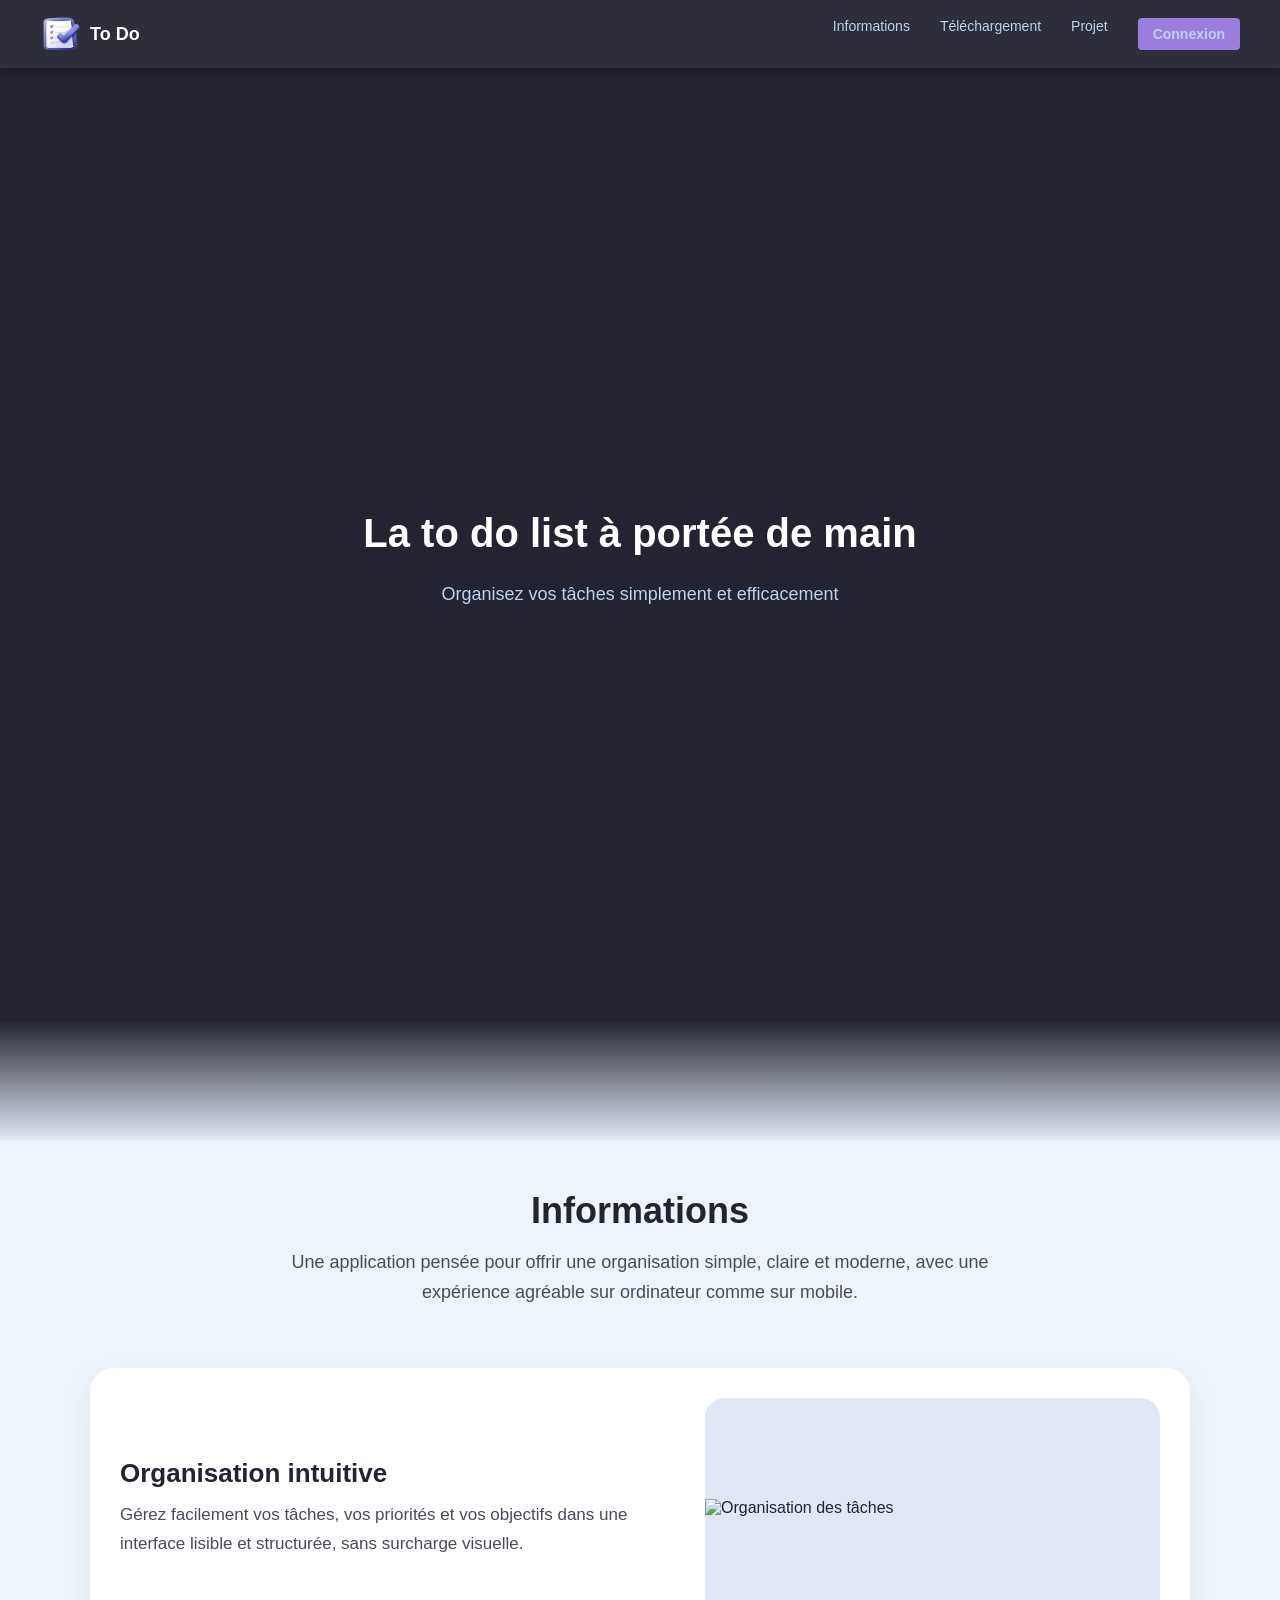
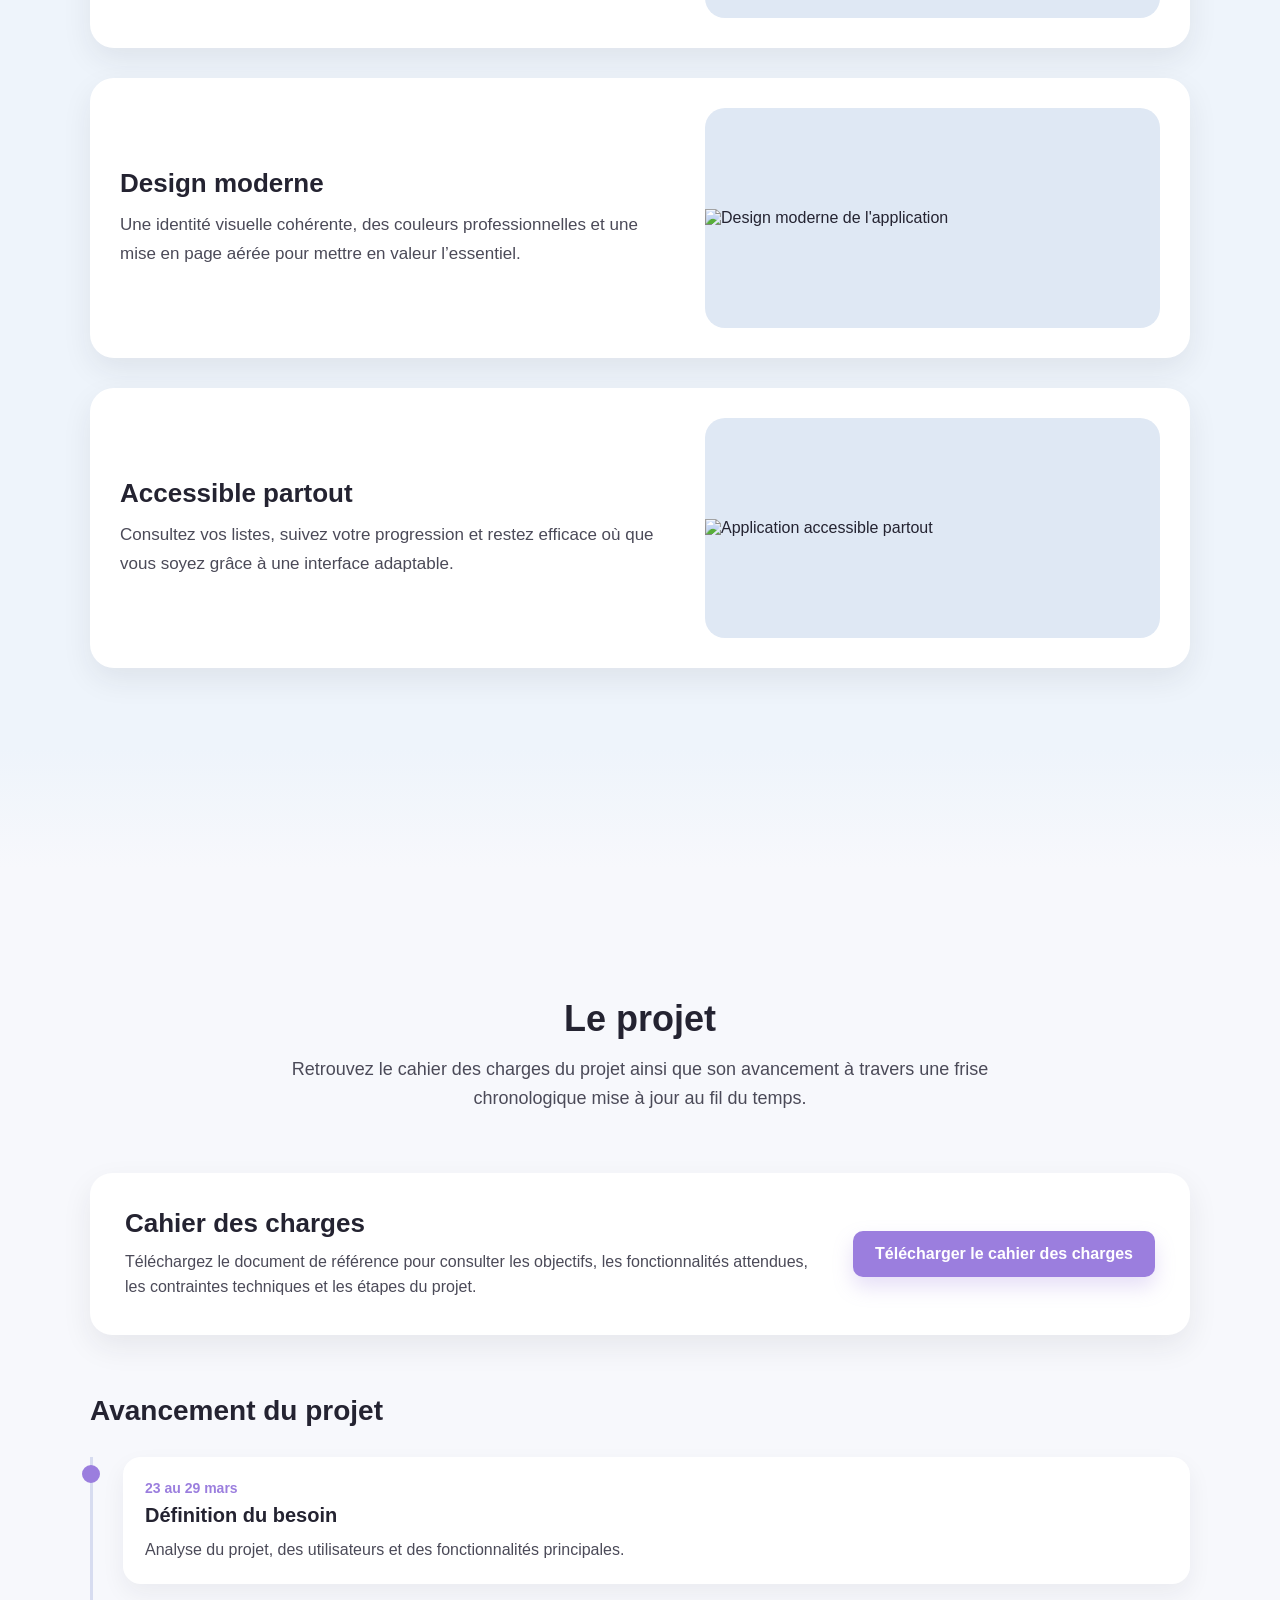
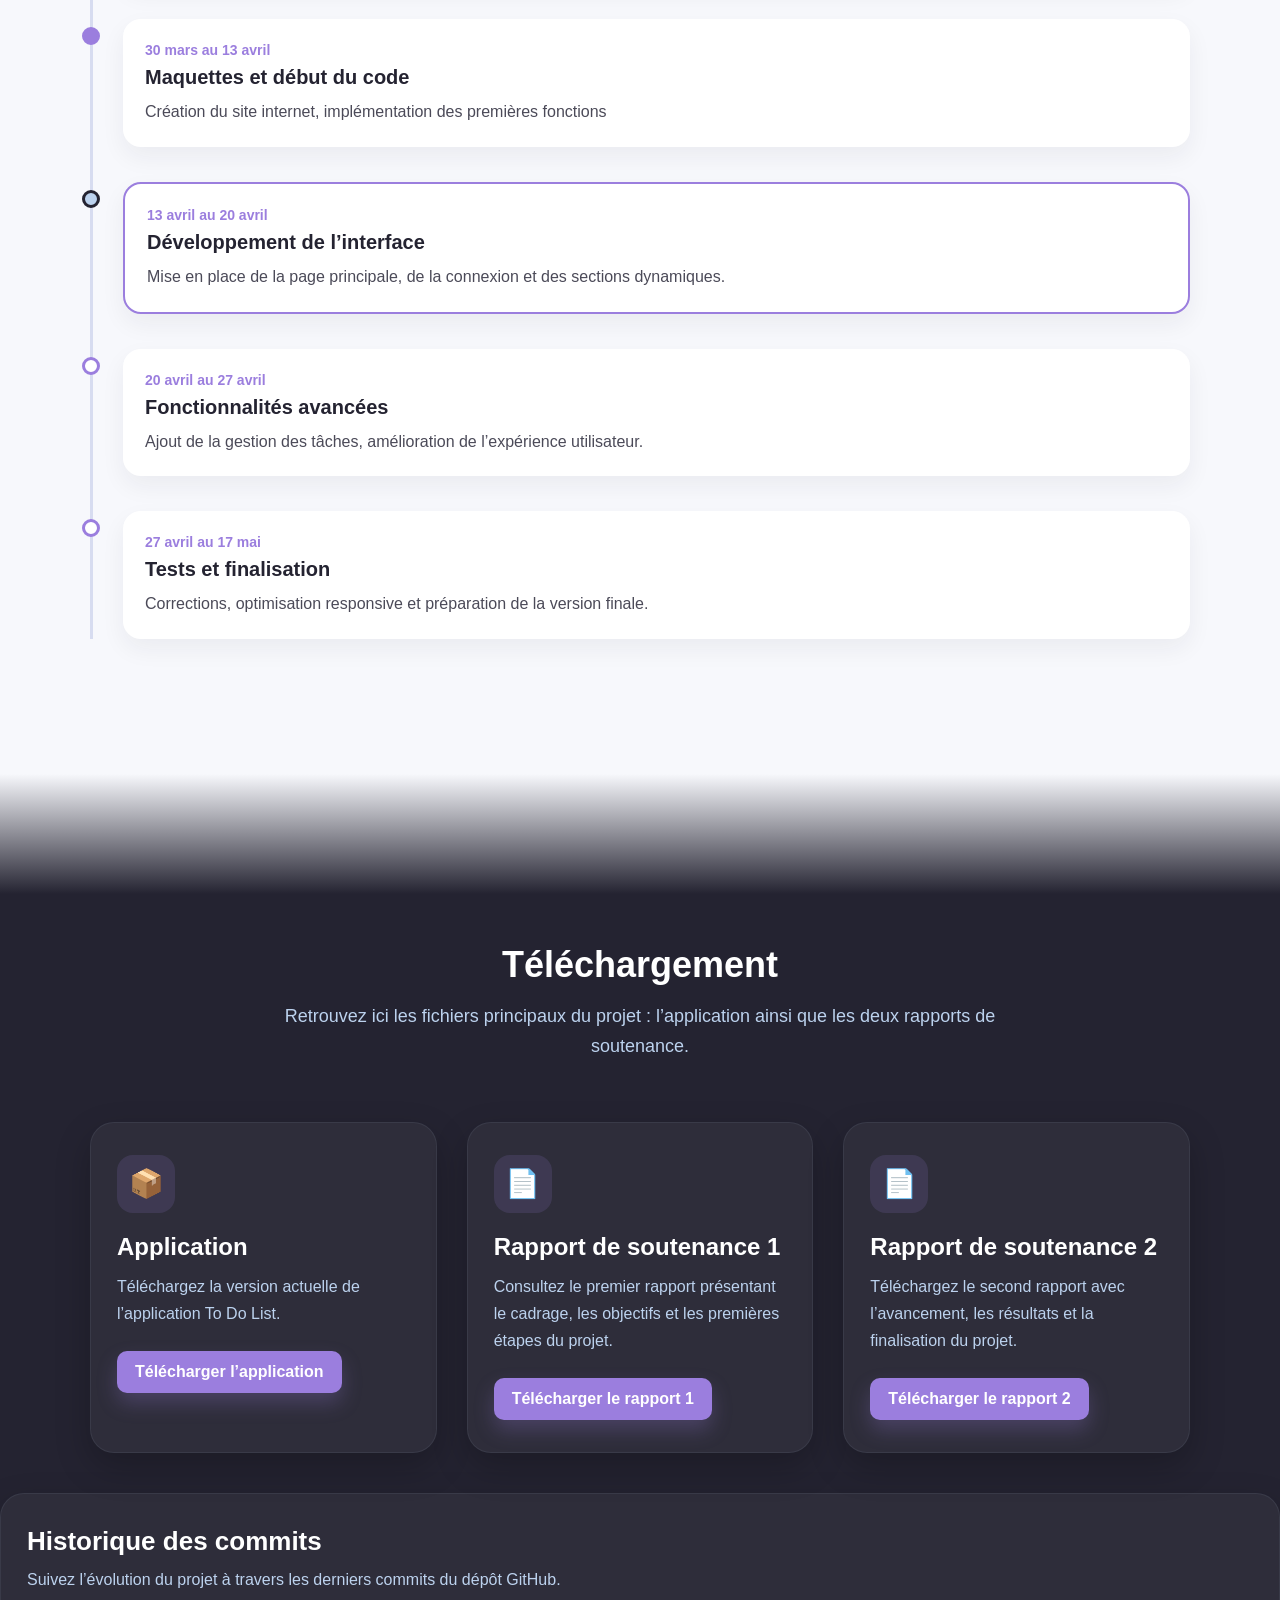
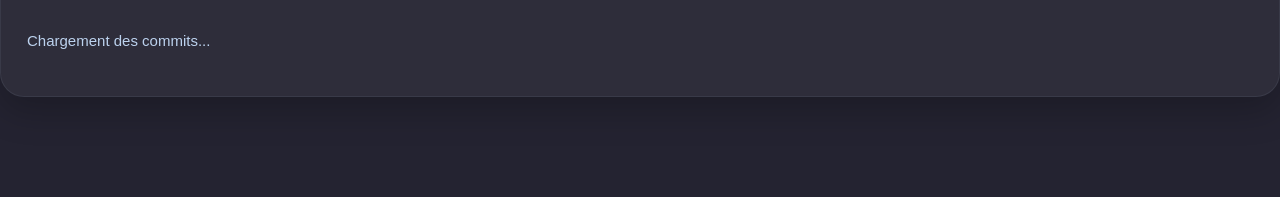
==== docs/accueil.html @ 942bb524 "Ajout du site web" ====
<!DOCTYPE html>
<html lang="fr">
<head>
    <meta charset="UTF-8">
    <meta name="viewport" content="width=device-width, initial-scale=1.0">
    <link rel="stylesheet" href="style.css">
    <title>To Do</title>
</head>

<script>
async function loadCommits() {
    const project = "S4Returnees";
    const repo = "Task-List";
    const commitList = document.getElementById("commit-list");

    try {
        const response = await fetch(`https://api.github.com/${project}/${repo}/commits`);

        if (!response.ok) {
            throw new Error("Impossible de récupérer les commits.");
        }

        const commits = await response.json();

        if (!commits.length) {
            commitList.innerHTML = "<p class='error-text'>Aucun commit trouvé.</p>";
            return;
        }

        commitList.innerHTML = "";

        commits.slice(0, 10).forEach(commit => {
            const message = commit.commit.message;
            const author = commit.commit.author.name;
            const date = new Date(commit.commit.author.date).toLocaleDateString("fr-FR");
            const url = commit.html_url;

            const item = document.createElement("div");
            item.className = "commit-item";

            item.innerHTML = `
                <div class="commit-message">${message}</div>
                <div class="commit-meta">
                    Par ${author} • ${date}<br>
                    <a href="${url}" target="_blank">Voir sur GitHub</a>
                </div>
            `;

            commitList.appendChild(item);
        });

    } catch (error) {
        commitList.innerHTML = "<p class='error-text'>Erreur lors du chargement des commits.</p>";
        console.error(error);
    }
}

loadCommits();
</script>

<body>
<header class="header">
    <div class="container">
        <div class="logo-container">
            <img src="connexion/logo_v1.png" alt="Logo" class="logo">
            <span class="title">To Do</span>
        </div>

        <nav class="nav">
            <a href="#information">Informations</a>
            <a href="#telechargement">Téléchargement</a>
            <a href="#projet">Projet</a>
            <a href="connection.html" class="btn-login">Connexion</a>
        </nav>
    </div>
</header>

<section class="hero">
    <h1>La to do list à portée de main</h1>
    <p>Organisez vos tâches simplement et efficacement</p>
</section>

<section id="information" class="info-section">
<div class="section-transition transition-dark-to-light"></div>

    <div class="info-container">
        <div class="info-intro">
            <h2>Informations</h2>
            <p>
                Une application pensée pour offrir une organisation simple, claire
                et moderne, avec une expérience agréable sur ordinateur comme sur mobile.
            </p>
        </div>

        <div class="info-grid">
            <div class="info-card">
                <div class="info-card-text">
                    <h3>Organisation intuitive</h3>
                    <p>
                        Gérez facilement vos tâches, vos priorités et vos objectifs dans
                        une interface lisible et structurée, sans surcharge visuelle.
                    </p>
                </div>
                <div class="info-card-image">
                    <img src="images/organisation.png" alt="Organisation des tâches">
                </div>
            </div>

            <div class="info-card">
                <div class="info-card-text">
                    <h3>Design moderne</h3>
                    <p>
                        Une identité visuelle cohérente, des couleurs professionnelles
                        et une mise en page aérée pour mettre en valeur l’essentiel.
                    </p>
                </div>
                <div class="info-card-image">
                    <img src="images/design.png" alt="Design moderne de l'application">
                </div>
            </div>

            <div class="info-card">
                <div class="info-card-text">
                    <h3>Accessible partout</h3>
                    <p>
                        Consultez vos listes, suivez votre progression et restez efficace
                        où que vous soyez grâce à une interface adaptable.
                    </p>
                </div>
                <div class="info-card-image">
                    <img src="images/mobile.png" alt="Application accessible partout">
                </div>
            </div>
        </div>
    </div>

    <div class="section-transition transition-light-to-project"></div>
</section>
<section id="projet" class="project-section">
    <div class="project-container">

        <div class="project-intro">
            <h2>Le projet</h2>
            <p>
                Retrouvez le cahier des charges du projet ainsi que son avancement
                à travers une frise chronologique mise à jour au fil du temps.
            </p>
        </div>

        <div class="project-doc">
            <div class="project-doc-text">
                <h3>Cahier des charges</h3>
                <p>
                    Téléchargez le document de référence pour consulter les objectifs,
                    les fonctionnalités attendues, les contraintes techniques et les
                    étapes du projet.
                </p>
            </div>

            <a href="documents/cahier_des_charges.pdf" download class="download-btn">
                Télécharger le cahier des charges
            </a>
        </div>

        <div class="timeline-block">
            <h3>Avancement du projet</h3>

            <div class="timeline">
                <div class="timeline-item done">
                    <div class="timeline-dot"></div>
                    <div class="timeline-content">
                        <span class="timeline-date">23 au 29 mars</span>
                        <h4>Définition du besoin</h4>
                        <p>Analyse du projet, des utilisateurs et des fonctionnalités principales.</p>
                    </div>
                </div>

                <div class="timeline-item done">
                    <div class="timeline-dot"></div>
                    <div class="timeline-content">
                        <span class="timeline-date">30 mars au 13 avril</span>
                        <h4>Maquettes et début du code</h4>
                        <p>Création du site internet, implémentation des premières fonctions</p>
                    </div>
                </div>

                <div class="timeline-item current">
                    <div class="timeline-dot"></div>
                    <div class="timeline-content">
                        <span class="timeline-date">13 avril au 20 avril</span>
                        <h4>Développement de l’interface</h4>
                        <p>Mise en place de la page principale, de la connexion et des sections dynamiques.</p>
                    </div>
                </div>

                <div class="timeline-item">
                    <div class="timeline-dot"></div>
                    <div class="timeline-content">
                        <span class="timeline-date">20 avril au 27 avril</span>
                        <h4>Fonctionnalités avancées</h4>
                        <p>Ajout de la gestion des tâches, amélioration de l’expérience utilisateur.</p>
                    </div>
                </div>

                <div class="timeline-item">
                    <div class="timeline-dot"></div>
                    <div class="timeline-content">
                        <span class="timeline-date">27 avril au 17 mai</span>
                        <h4>Tests et finalisation</h4>
                        <p>Corrections, optimisation responsive et préparation de la version finale.</p>
                    </div>
                </div>
            </div>
        </div>

    </div>
</section>
<section id="telechargement" class="download-section">
    <div class="section-transition transition-project-to-download"></div>

    <div class="download-container">
        <div class="download-intro">
            <h2>Téléchargement</h2>
            <p>
                Retrouvez ici les fichiers principaux du projet : l’application
                ainsi que les deux rapports de soutenance.
            </p>
        </div>

        <div class="download-grid">
            <div class="download-card">
                <div class="download-icon">📦</div>
                <h3>Application</h3>
                <p>
                    Téléchargez la version actuelle de l’application To Do List.
                </p>
                <a href="telechargements/application.zip" download class="download-btn-dark">
                    Télécharger l’application
                </a>
            </div>

            <div class="download-card">
                <div class="download-icon">📄</div>
                <h3>Rapport de soutenance 1</h3>
                <p>
                    Consultez le premier rapport présentant le cadrage, les objectifs
                    et les premières étapes du projet.
                </p>
                <a href="telechargements/rapport_soutenance_1.pdf" download class="download-btn-dark">
                    Télécharger le rapport 1
                </a>
            </div>

            <div class="download-card">
                <div class="download-icon">📄</div>
                <h3>Rapport de soutenance 2</h3>
                <p>
                    Téléchargez le second rapport avec l’avancement, les résultats
                    et la finalisation du projet.
                </p>
                <a href="telechargements/rapport_soutenance_2.pdf" download class="download-btn-dark">
                    Télécharger le rapport 2
                </a>
            </div>
        </div>
    </div>
    <div class="github-history">
    <div class="github-history-header">
        <h3>Historique des commits</h3>
        <p>Suivez l’évolution du projet à travers les derniers commits du dépôt GitHub.</p>
    </div>

    <div id="commit-list" class="commit-list">
        <p class="loading-text">Chargement des commits...</p>
    </div>
</div>
</section>

</body>
---- docs/style.css ----
html {
    scroll-behavior: smooth;
}

body {
    margin: 0;
    font-family: Arial, sans-serif;
    background-color: #242331;
    color: white;
}

.header {
    position: fixed;
    top: 0;
    width: 100%;
    background-color: #2e2d3a;
    box-shadow: 0 2px 10px rgba(0,0,0,0.4);
    z-index: 1000;
}

.container {
    max-width: 1200px;
    margin: auto;
    padding: 15px 30px;

    display: flex;
    justify-content: space-between;
    align-items: center;
}

.logo-container {
    display: flex;
    align-items: center;
    gap: 10px;
}

.logo {
    width: 40px;
}

.title {
    font-weight: bold;
    font-size: 18px;
}

.btn-login {
    background-color: #9b7ede;
    color: white;
    padding: 8px 15px;
    border-radius: 4px;
    text-decoration: none;
    font-weight: bold;
    transition: 0.3s;
}

.btn-login:hover {
    background-color: #7e63c9;
}

.nav {
    display: flex;
    gap: 30px;
}

.nav a {
    text-decoration: none;
    color: #bcd2ee;
    font-size: 14px;
    position: relative;
    transition: 0.3s;
}

.nav a:hover {
    color: #9b7ede;
}

.nav a::after {
    content: "";
    position: absolute;
    bottom: -5px;
    left: 0;
    width: 0;
    height: 2px;
    background: #9b7ede;
    transition: 0.3s;
}

.nav a:hover::after {
    width: 100%;
}

.hero {
    height: 100vh;
    display: flex;
    flex-direction: column;
    justify-content: center;
    align-items: center;

    text-align: center;
    padding: 20px;
}

.hero h1 {
    font-size: 40px;
    margin-bottom: 10px;
}

.hero p {
    color: #bcd2ee;
    font-size: 18px;
}

body {
    padding-top: 80px;
}

.section-transition {
    width: 100%;
    height: 120px;
}

.transition-dark-to-light {
    background: linear-gradient(to bottom, #242331 0%, #dfe8f4 100%);
}

.transition-light-to-project {
    background: linear-gradient(to bottom, #eef4fb 0%, #f7f8fc 100%);
}


.info-section {
    background: #eef4fb;
    color: #242331;
    scroll-margin-top: 100px;
}

.info-container {
    max-width: 1100px;
    margin: 0 auto;
    padding: 20px 20px 80px 20px;
}

.info-intro {
    text-align: center;
    margin-bottom: 60px;
}

.info-intro h2 {
    font-size: 36px;
    margin-bottom: 15px;
}

.info-intro p {
    max-width: 760px;
    margin: 0 auto;
    font-size: 18px;
    line-height: 1.7;
    color: #4b4a58;
}


.info-grid {
    display: flex;
    flex-direction: column;
    gap: 30px;
}

.info-card {
    background: white;
    border-radius: 24px;
    padding: 30px;
    box-shadow: 0 12px 30px rgba(36, 35, 49, 0.08);

    display: flex;
    align-items: center;
    justify-content: space-between;
    gap: 30px;
    flex-wrap: wrap;

    opacity: 0;
    transform: translateY(30px);
    animation: fadeUp 0.8s ease forwards;
}

.info-card:nth-child(2) {
    animation-delay: 0.15s;
}

.info-card:nth-child(3) {
    animation-delay: 0.3s;
}

.info-card-text {
    flex: 1 1 420px;
}

.info-card-text h3 {
    margin-top: 0;
    margin-bottom: 12px;
    font-size: 26px;
    color: #242331;
}

.info-card-text p {
    margin: 0;
    font-size: 17px;
    line-height: 1.7;
    color: #4b4a58;
}

.info-card-image {
    flex: 1 1 320px;
    min-height: 220px;
    border-radius: 20px;
    overflow: hidden;
    background: #dfe8f4;
    display: flex;
    align-items: center;
    justify-content: center;
}

.info-card-image img {
    width: 100%;
    height: 100%;
    object-fit: cover;
    display: block;
}


@keyframes fadeUp {
    to {
        opacity: 1;
        transform: translateY(0);
    }
}

.project-section {
    background: #f7f8fc;
    color: #242331;
    padding: 100px 20px;
    scroll-margin-top: 100px;
}

.project-container {
    max-width: 1100px;
    margin: 0 auto;
}

.project-intro {
    text-align: center;
    margin-bottom: 60px;
}

.project-intro h2 {
    font-size: 36px;
    margin-bottom: 15px;
}

.project-intro p {
    max-width: 700px;
    margin: 0 auto;
    font-size: 18px;
    line-height: 1.6;
    color: #4b4a58;
}

.project-doc {
    background: white;
    border-radius: 22px;
    padding: 35px;
    margin-bottom: 60px;
    box-shadow: 0 12px 30px rgba(36, 35, 49, 0.08);

    display: flex;
    justify-content: space-between;
    align-items: center;
    gap: 30px;
    flex-wrap: wrap;
}

.project-doc-text {
    flex: 1 1 500px;
}

.project-doc-text h3 {
    margin-top: 0;
    margin-bottom: 10px;
    font-size: 26px;
}

.project-doc-text p {
    margin: 0;
    line-height: 1.6;
    color: #4b4a58;
}

.download-btn {
    display: inline-block;
    background: #9b7ede;
    color: white;
    text-decoration: none;
    padding: 14px 22px;
    border-radius: 10px;
    font-weight: 600;
    transition: 0.3s;
    box-shadow: 0 10px 20px rgba(155, 126, 222, 0.25);
}

.download-btn:hover {
    background: #8667db;
    transform: translateY(-2px);
}

.timeline-block h3 {
    font-size: 28px;
    margin-bottom: 30px;
}

.timeline {
    position: relative;
    padding-left: 30px;
    border-left: 3px solid #d7dcf0;
}

.timeline-item {
    position: relative;
    margin-bottom: 35px;
}

.timeline-dot {
    position: absolute;
    left: -41px;
    top: 8px;
    width: 18px;
    height: 18px;
    border-radius: 50%;
    background: white;
    border: 3px solid #9b7ede;
    box-sizing: border-box;
}

.timeline-content {
    background: white;
    padding: 22px;
    border-radius: 18px;
    box-shadow: 0 10px 24px rgba(36, 35, 49, 0.06);
}

.timeline-date {
    display: inline-block;
    margin-bottom: 8px;
    font-size: 14px;
    font-weight: 600;
    color: #9b7ede;
}

.timeline-content h4 {
    margin: 0 0 10px 0;
    font-size: 20px;
}

.timeline-content p {
    margin: 0;
    color: #4b4a58;
    line-height: 1.6;
}
.timeline-item.done .timeline-dot {
    background: #9b7ede;
}

.timeline-item.current .timeline-dot {
    background: #bcd2ee;
    border-color: #242331;
}

.timeline-item.current .timeline-content {
    border: 2px solid #9b7ede;
}

@media (max-width: 768px) {
    .project-intro h2 {
        font-size: 30px;
    }

    .project-doc {
        padding: 25px;
    }

    .timeline {
        padding-left: 20px;
    }

    .timeline-dot {
        left: -31px;
    }
}
.transition-project-to-download {
    background: linear-gradient(to bottom, #f7f8fc 0%, #242331 100%);
}

.download-section {
    background: #242331;
    color: white;
    padding-bottom: 100px;
    scroll-margin-top: 100px;
}

.download-container {
    max-width: 1100px;
    margin: 0 auto;
    padding: 20px 20px 0 20px;
}

.download-intro {
    text-align: center;
    margin-bottom: 60px;
}

.download-intro h2 {
    font-size: 36px;
    margin-bottom: 15px;
    color: white;
}

.download-intro p {
    max-width: 760px;
    margin: 0 auto;
    font-size: 18px;
    line-height: 1.7;
    color: #bcd2ee;
}

.download-grid {
    display: grid;
    grid-template-columns: repeat(3, 1fr);
    gap: 30px;
}

.download-card {
    background: #2e2d3a;
    border: 1px solid rgba(188, 210, 238, 0.08);
    border-radius: 24px;
    padding: 32px 26px;
    box-shadow: 0 14px 35px rgba(0, 0, 0, 0.22);
    transition: transform 0.3s ease, box-shadow 0.3s ease;
}

.download-card:hover {
    transform: translateY(-6px);
    box-shadow: 0 18px 40px rgba(0, 0, 0, 0.28);
}

.download-icon {
    width: 58px;
    height: 58px;
    border-radius: 16px;
    background: rgba(155, 126, 222, 0.15);
    color: #9b7ede;
    display: flex;
    align-items: center;
    justify-content: center;
    font-size: 28px;
    margin-bottom: 20px;
}

.download-card h3 {
    margin-top: 0;
    margin-bottom: 12px;
    font-size: 24px;
    color: white;
}

.download-card p {
    margin: 0 0 24px 0;
    font-size: 16px;
    line-height: 1.7;
    color: #bcd2ee;
}

.download-btn-dark {
    display: inline-block;
    background: #9b7ede;
    color: white;
    text-decoration: none;
    padding: 12px 18px;
    border-radius: 10px;
    font-weight: 600;
    transition: background 0.3s ease, transform 0.3s ease;
    box-shadow: 0 10px 20px rgba(155, 126, 222, 0.25);
}

.download-btn-dark:hover {
    background: #8667db;
    transform: translateY(-2px);
}

@media (max-width: 950px) {
    .download-grid {
        grid-template-columns: 1fr;
    }

    .download-intro h2 {
        font-size: 30px;
    }

    .download-card {
        padding: 26px 22px;
    }
}
.github-history {
    margin-top: 40px;
    background: #2e2d3a;
    border: 1px solid rgba(188, 210, 238, 0.08);
    border-radius: 24px;
    padding: 32px 26px;
    box-shadow: 0 14px 35px rgba(0, 0, 0, 0.22);
}

.github-history-header {
    margin-bottom: 24px;
}

.github-history-header h3 {
    margin: 0 0 10px 0;
    font-size: 26px;
    color: white;
}

.github-history-header p {
    margin: 0;
    color: #bcd2ee;
    line-height: 1.6;
}

.commit-list {
    display: flex;
    flex-direction: column;
    gap: 16px;
}

.commit-item {
    background: rgba(255, 255, 255, 0.03);
    border: 1px solid rgba(188, 210, 238, 0.08);
    border-radius: 16px;
    padding: 18px 20px;
    transition: transform 0.3s ease, border-color 0.3s ease;
}

.commit-item:hover {
    transform: translateY(-2px);
    border-color: rgba(155, 126, 222, 0.5);
}

.commit-message {
    font-size: 17px;
    font-weight: 600;
    color: white;
    margin-bottom: 8px;
}

.commit-meta {
    font-size: 14px;
    color: #bcd2ee;
    line-height: 1.5;
}

.commit-meta a {
    color: #9b7ede;
    text-decoration: none;
}

.commit-meta a:hover {
    text-decoration: underline;
}

.loading-text,
.error-text {
    color: #bcd2ee;
    font-size: 15px;
}
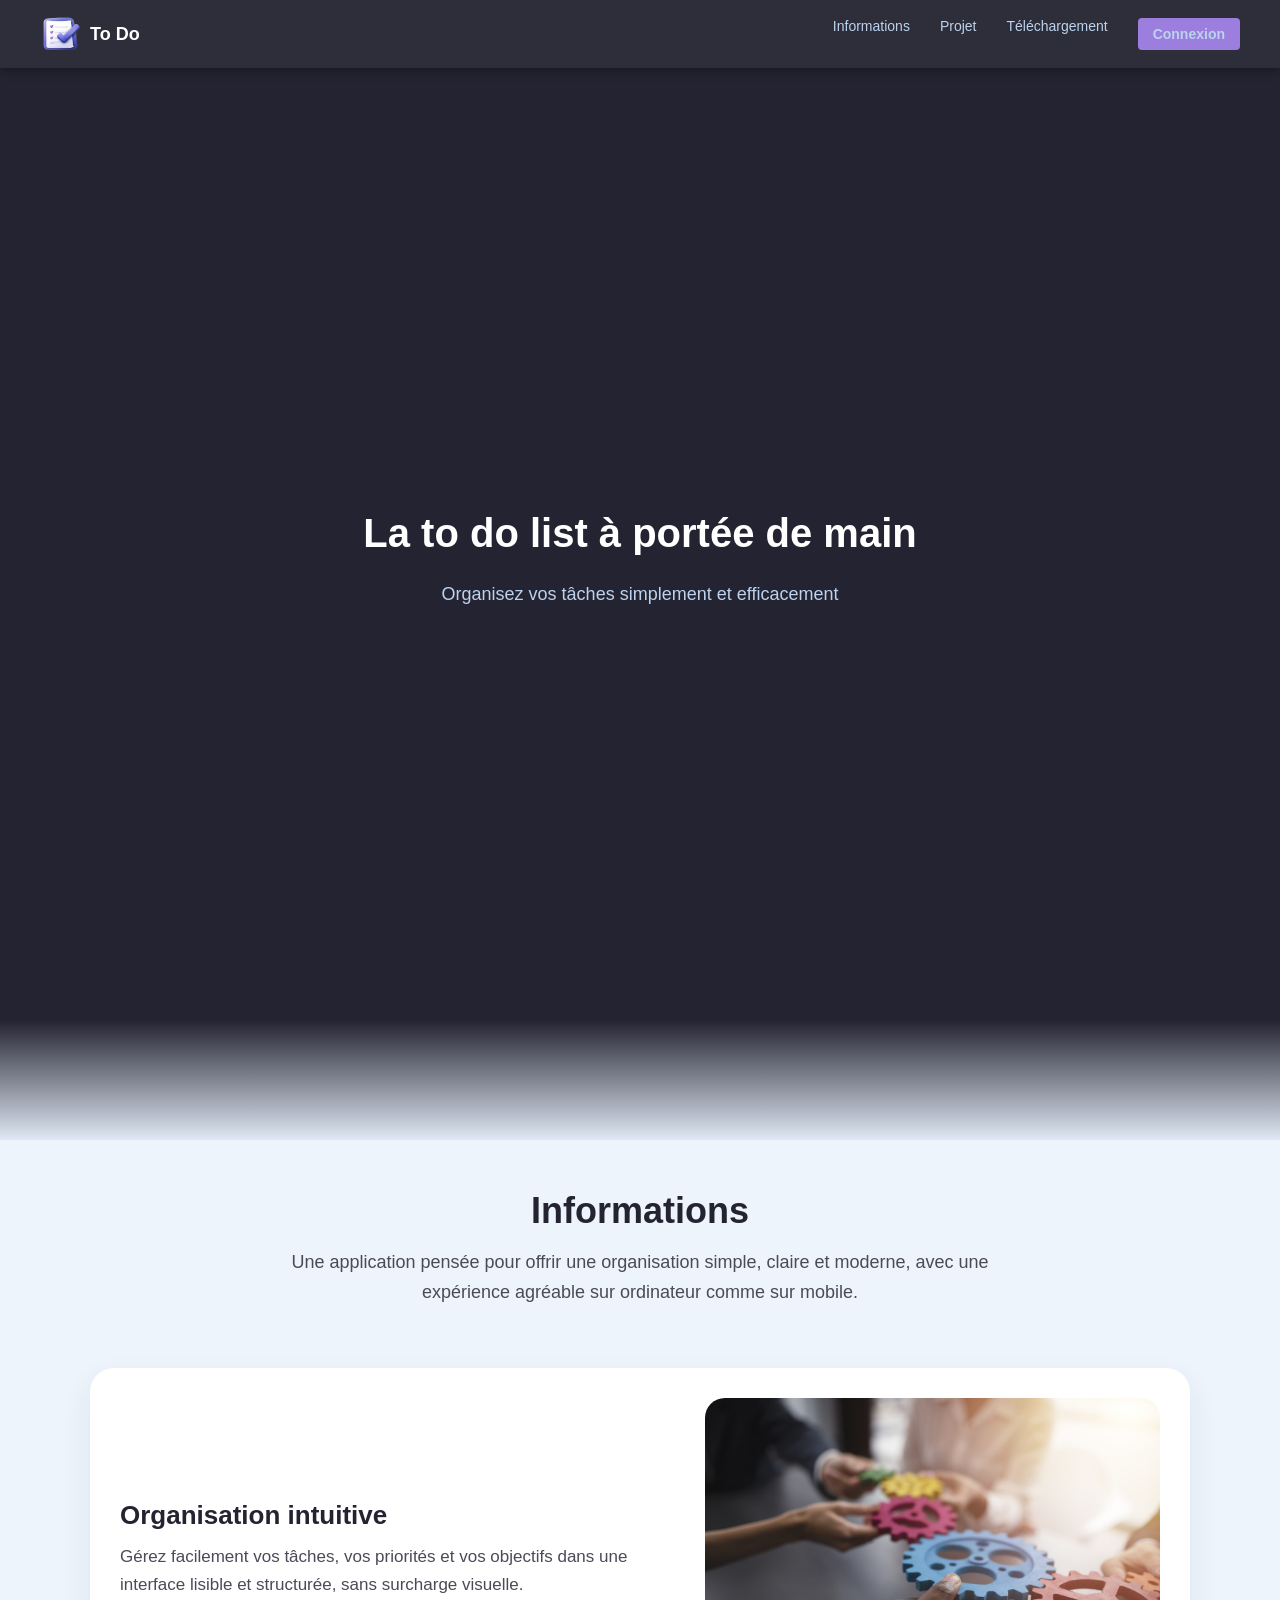
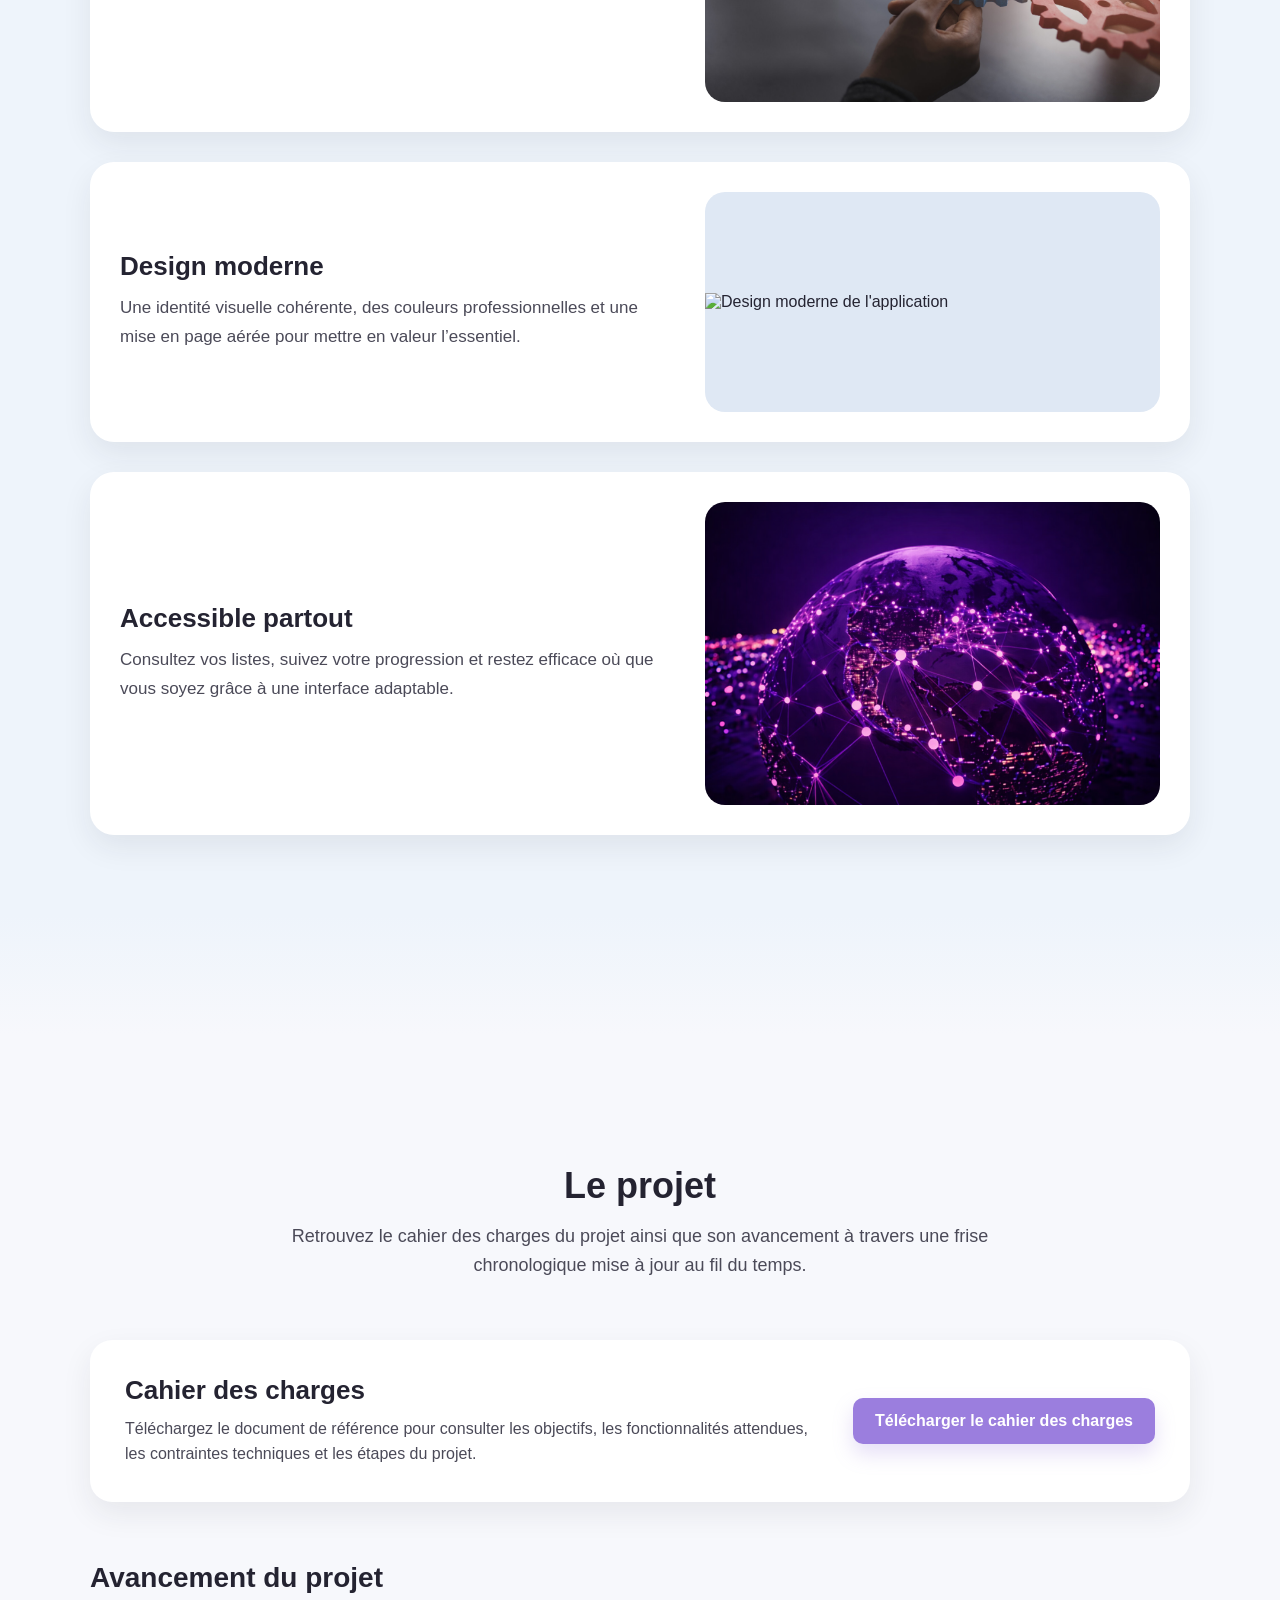
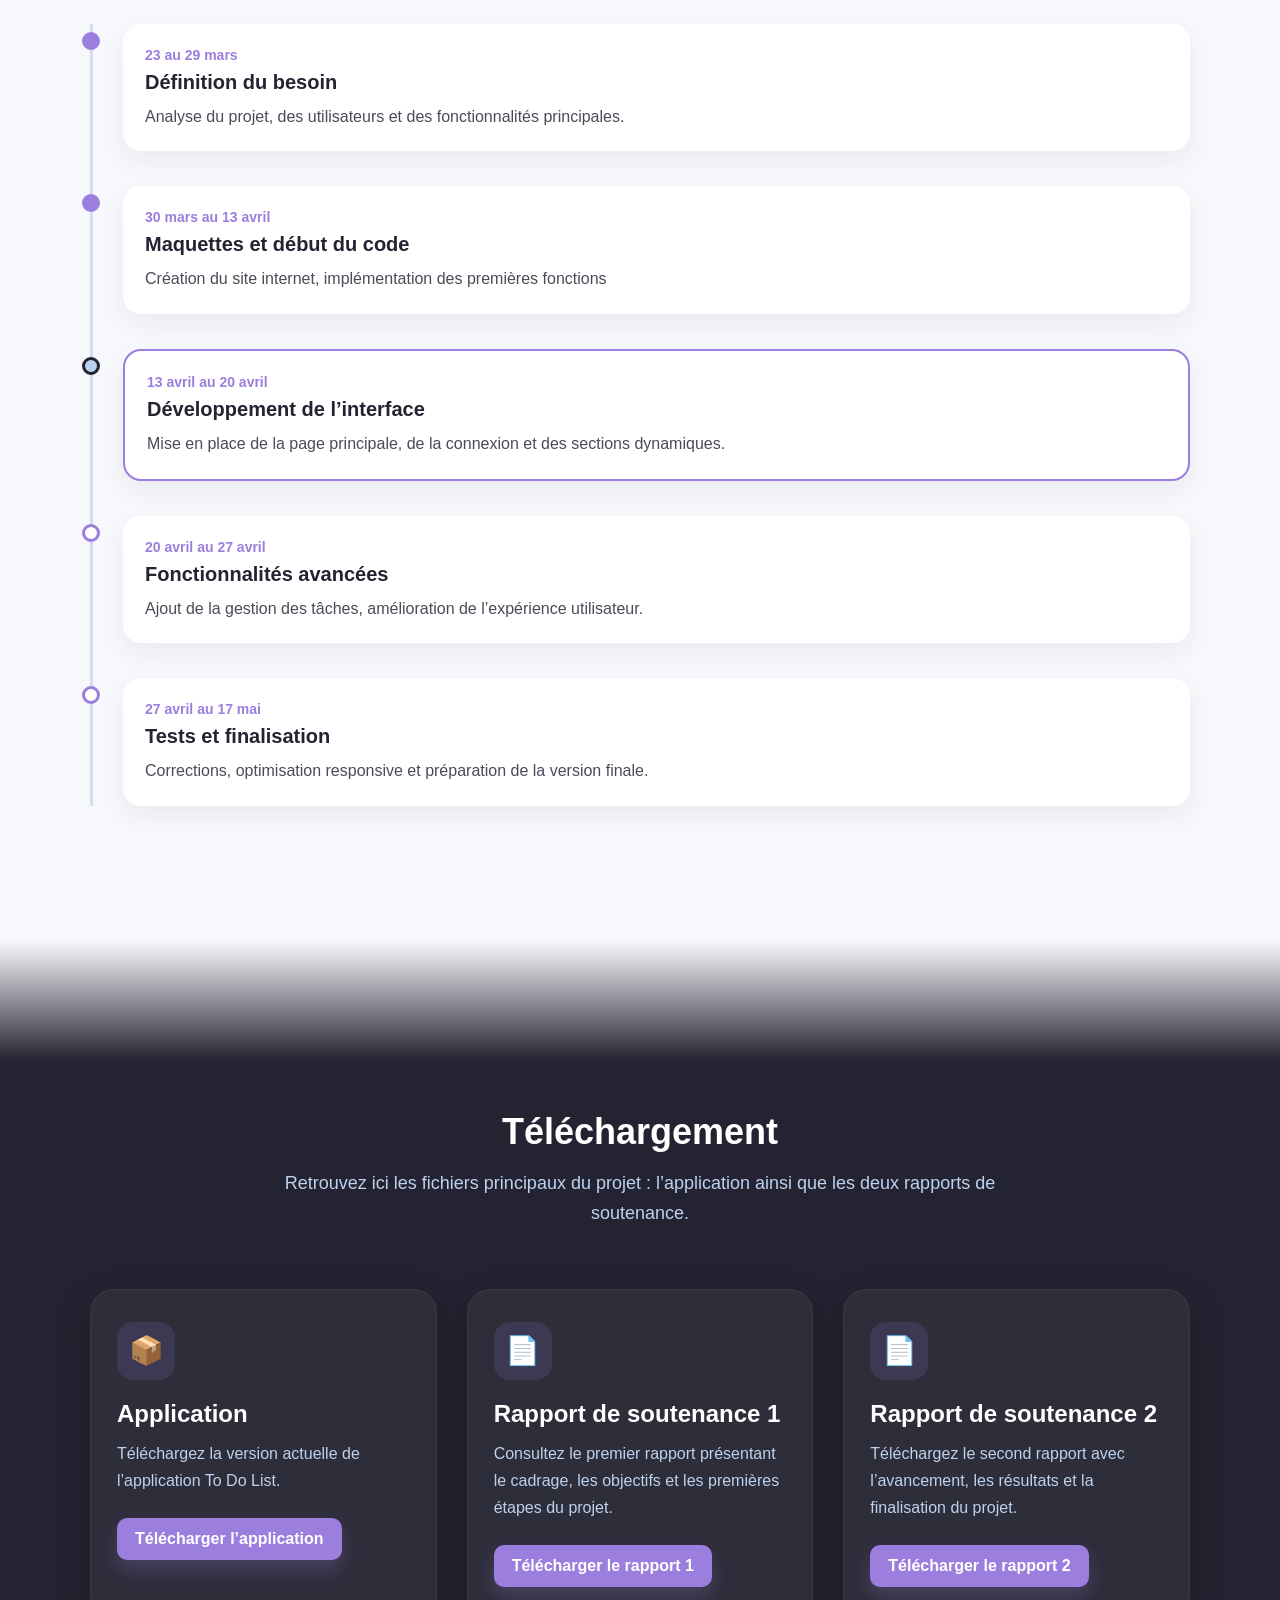
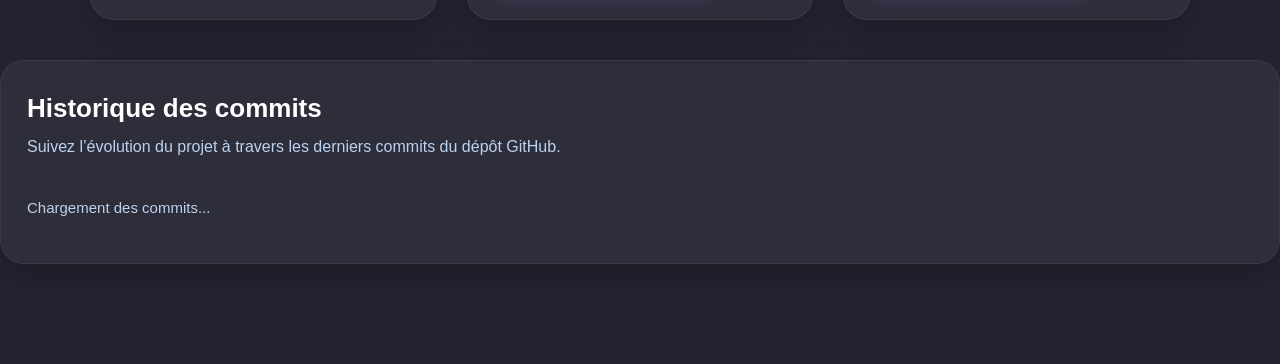
==== commit 2dac2106: "Site web finalisation" ====
--- a/docs/accueil.html
+++ b/docs/accueil.html
@@ -62,14 +62,14 @@
 <header class="header">
     <div class="container">
         <div class="logo-container">
-            <img src="connexion/logo_v1.png" alt="Logo" class="logo">
+            <img src="images/logo_v1.png" alt="Logo" class="logo">
             <span class="title">To Do</span>
         </div>
 
         <nav class="nav">
             <a href="#information">Informations</a>
+            <a href="#projet">Projet</a>
             <a href="#telechargement">Téléchargement</a>
-            <a href="#projet">Projet</a>
             <a href="connection.html" class="btn-login">Connexion</a>
         </nav>
     </div>
@@ -102,7 +102,7 @@
                     </p>
                 </div>
                 <div class="info-card-image">
-                    <img src="images/organisation.png" alt="Organisation des tâches">
+                    <img src="images/organisation.jpeg" alt="Organisation des tâches">
                 </div>
             </div>
 
@@ -128,7 +128,7 @@
                     </p>
                 </div>
                 <div class="info-card-image">
-                    <img src="images/mobile.png" alt="Application accessible partout">
+                    <img src="images/partout.png" alt="Application accessible partout">
                 </div>
             </div>
         </div>
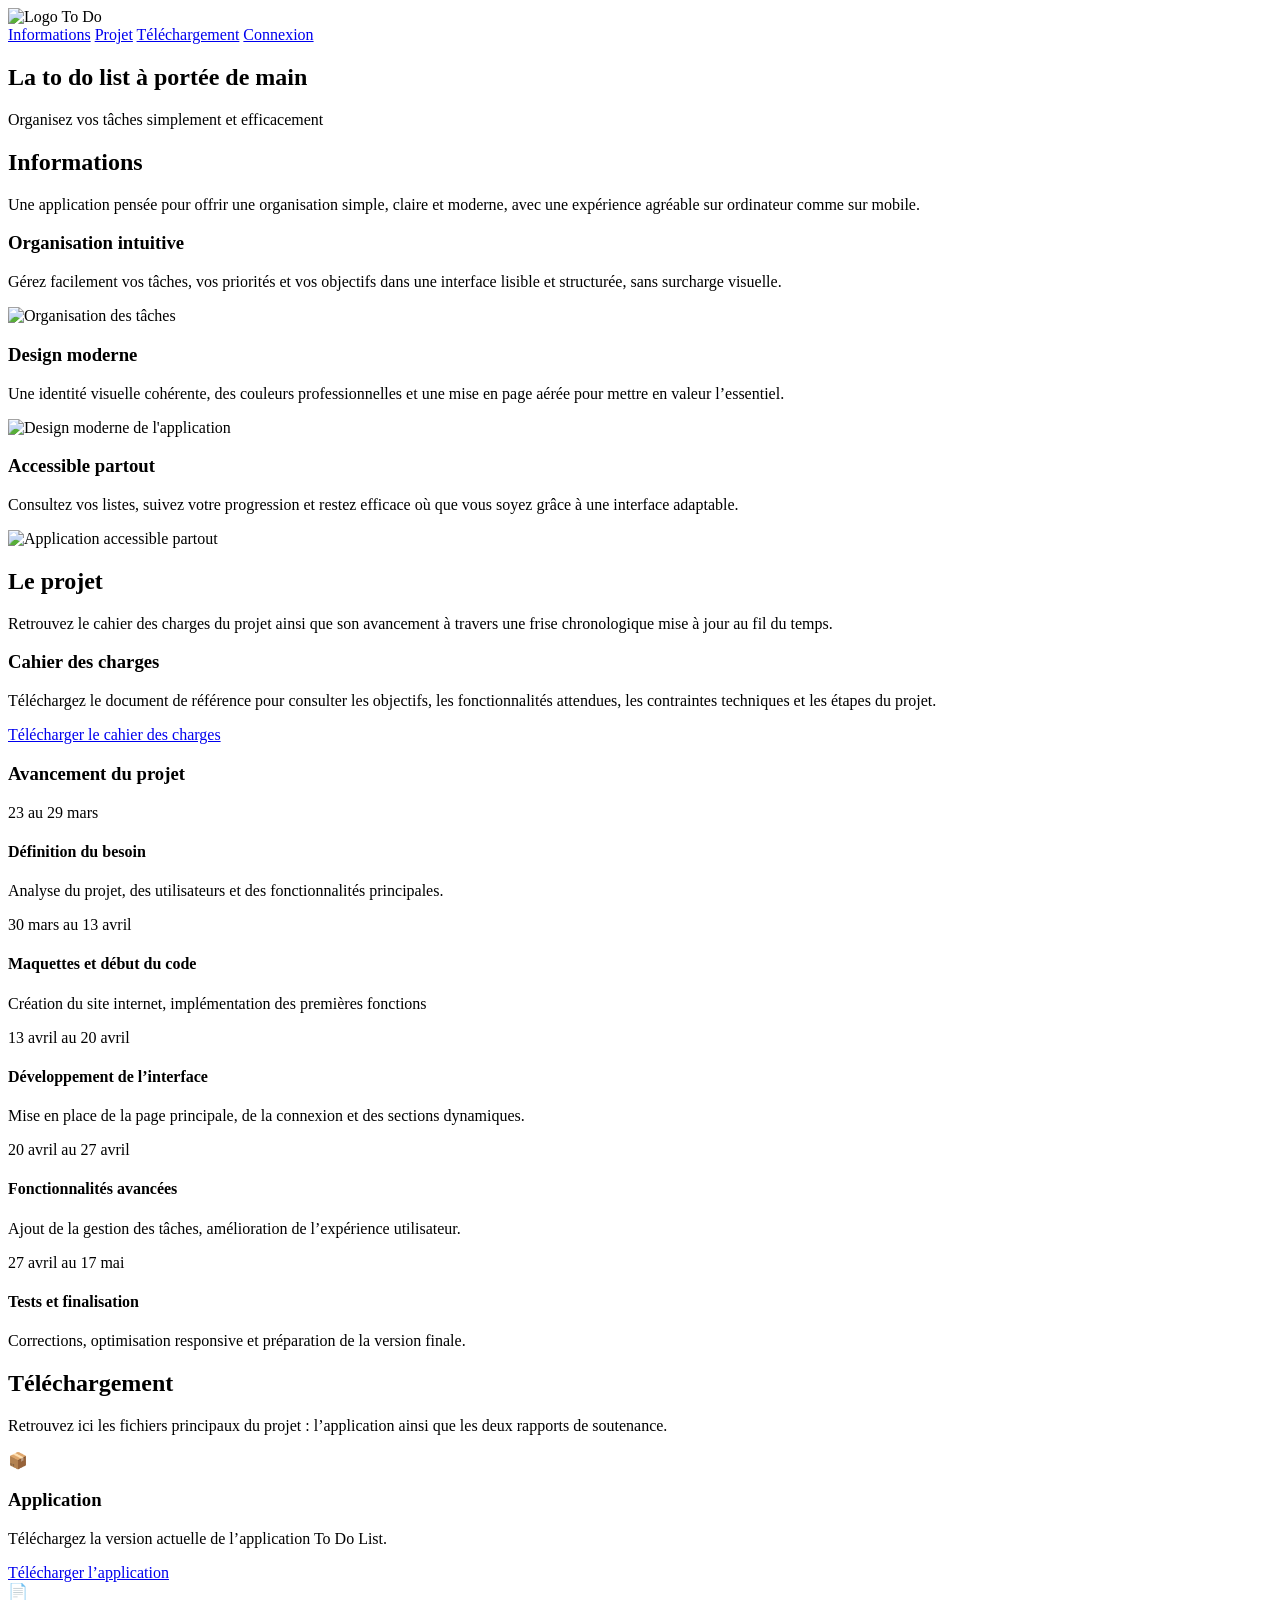
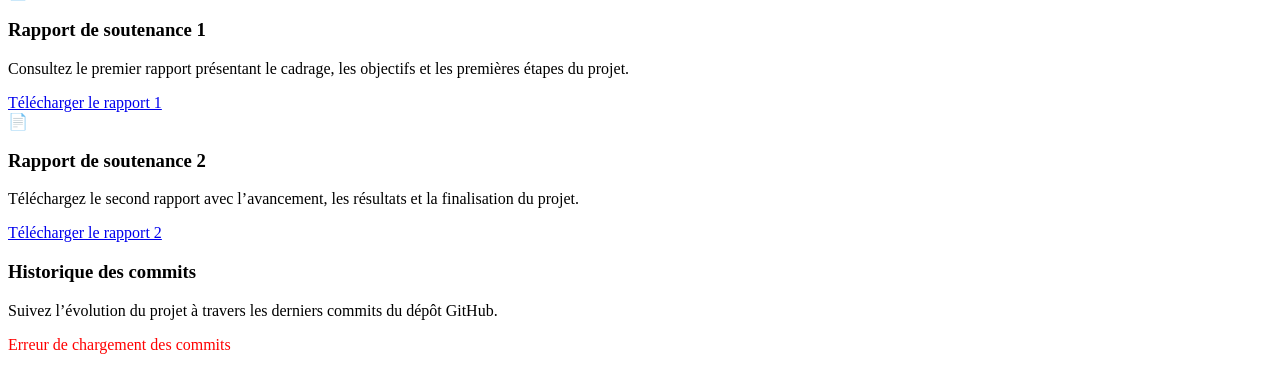
==== commit 12928549: "change the commit histo" ====
--- a/docs/accueil.html
+++ b/docs/accueil.html
@@ -7,57 +7,6 @@
     <title>To Do</title>
 </head>
 
-<script>
-async function loadCommits() {
-    const project = "S4Returnees";
-    const repo = "Task-List";
-    const commitList = document.getElementById("commit-list");
-
-    try {
-        const response = await fetch(`https://api.github.com/${project}/${repo}/commits`);
-
-        if (!response.ok) {
-            throw new Error("Impossible de récupérer les commits.");
-        }
-
-        const commits = await response.json();
-
-        if (!commits.length) {
-            commitList.innerHTML = "<p class='error-text'>Aucun commit trouvé.</p>";
-            return;
-        }
-
-        commitList.innerHTML = "";
-
-        commits.slice(0, 10).forEach(commit => {
-            const message = commit.commit.message;
-            const author = commit.commit.author.name;
-            const date = new Date(commit.commit.author.date).toLocaleDateString("fr-FR");
-            const url = commit.html_url;
-
-            const item = document.createElement("div");
-            item.className = "commit-item";
-
-            item.innerHTML = `
-                <div class="commit-message">${message}</div>
-                <div class="commit-meta">
-                    Par ${author} • ${date}<br>
-                    <a href="${url}" target="_blank">Voir sur GitHub</a>
-                </div>
-            `;
-
-            commitList.appendChild(item);
-        });
-
-    } catch (error) {
-        commitList.innerHTML = "<p class='error-text'>Erreur lors du chargement des commits.</p>";
-        console.error(error);
-    }
-}
-
-loadCommits();
-</script>
-
 <body>
 <header class="header">
     <div class="container">
@@ -276,4 +225,55 @@
 </div>
 </section>
 
+<script>
+async function loadCommits() {
+    const owner = "S4Returnees";
+    const repo = "Task-List";
+    const commitList = document.getElementById("commit-list");
+
+    try {
+        const response = await fetch(`https://api.github.com/repos/${owner}/${repo}/commits`);
+
+        if (!response.ok) {
+            throw new Error("Erreur API GitHub");
+        }
+
+        const commits = await response.json();
+
+        if (!commits || commits.length === 0) {
+            commitList.innerHTML = "<p style='color:#bcd2ee'>Aucun commit trouvé</p>";
+            return;
+        }
+
+        commitList.innerHTML = "";
+
+        commits.slice(0, 10).forEach(commit => {
+            const message = commit.commit.message;
+            const author = commit.commit.author.name;
+            const date = new Date(commit.commit.author.date).toLocaleDateString("fr-FR");
+            const url = commit.html_url;
+
+            const item = document.createElement("div");
+            item.className = "commit-item";
+
+            item.innerHTML = `
+                <div class="commit-message">${message}</div>
+                <div class="commit-meta">
+                    ${author} • ${date}<br>
+                    <a href="${url}" target="_blank">Voir sur GitHub</a>
+                </div>
+            `;
+
+            commitList.appendChild(item);
+        });
+
+    } catch (error) {
+        console.error(error);
+        commitList.innerHTML = "<p style='color:red'>Erreur de chargement des commits</p>";
+    }
+}
+
+loadCommits();
+</script>
+
 </body>
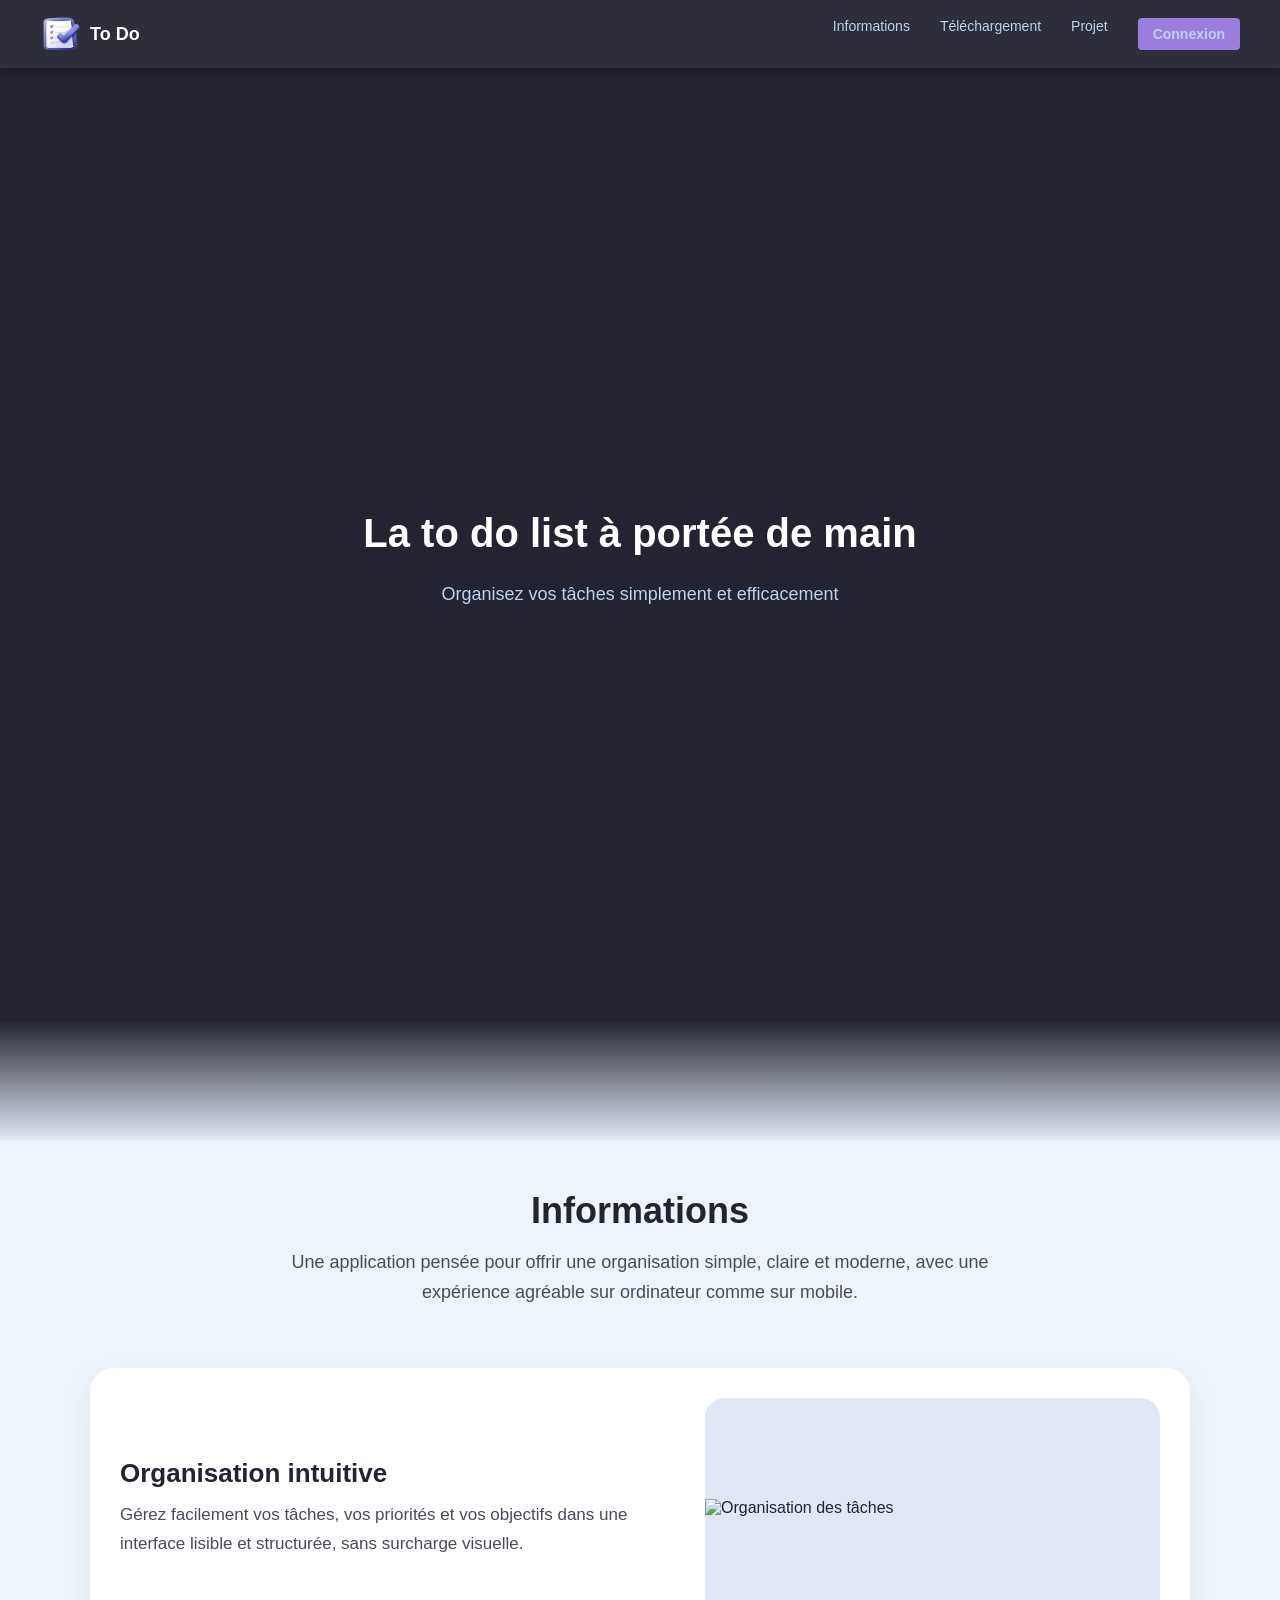
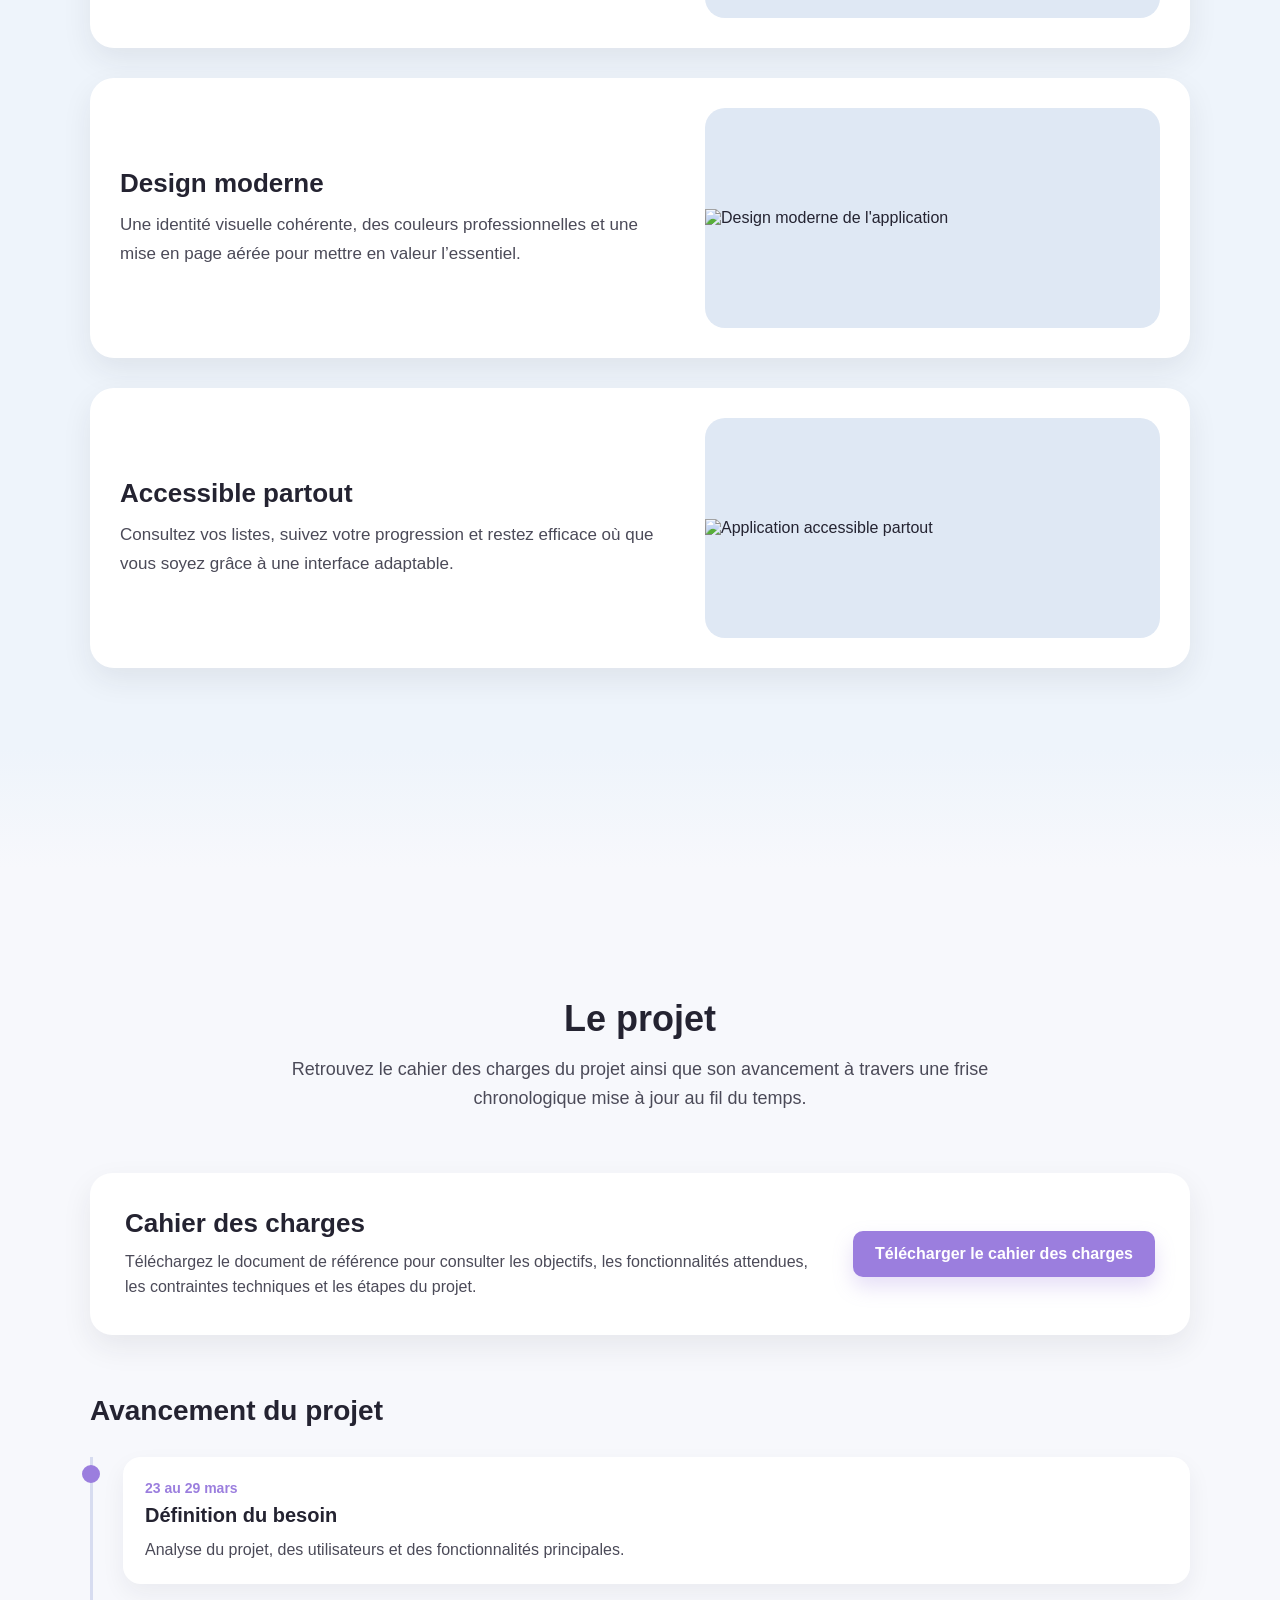
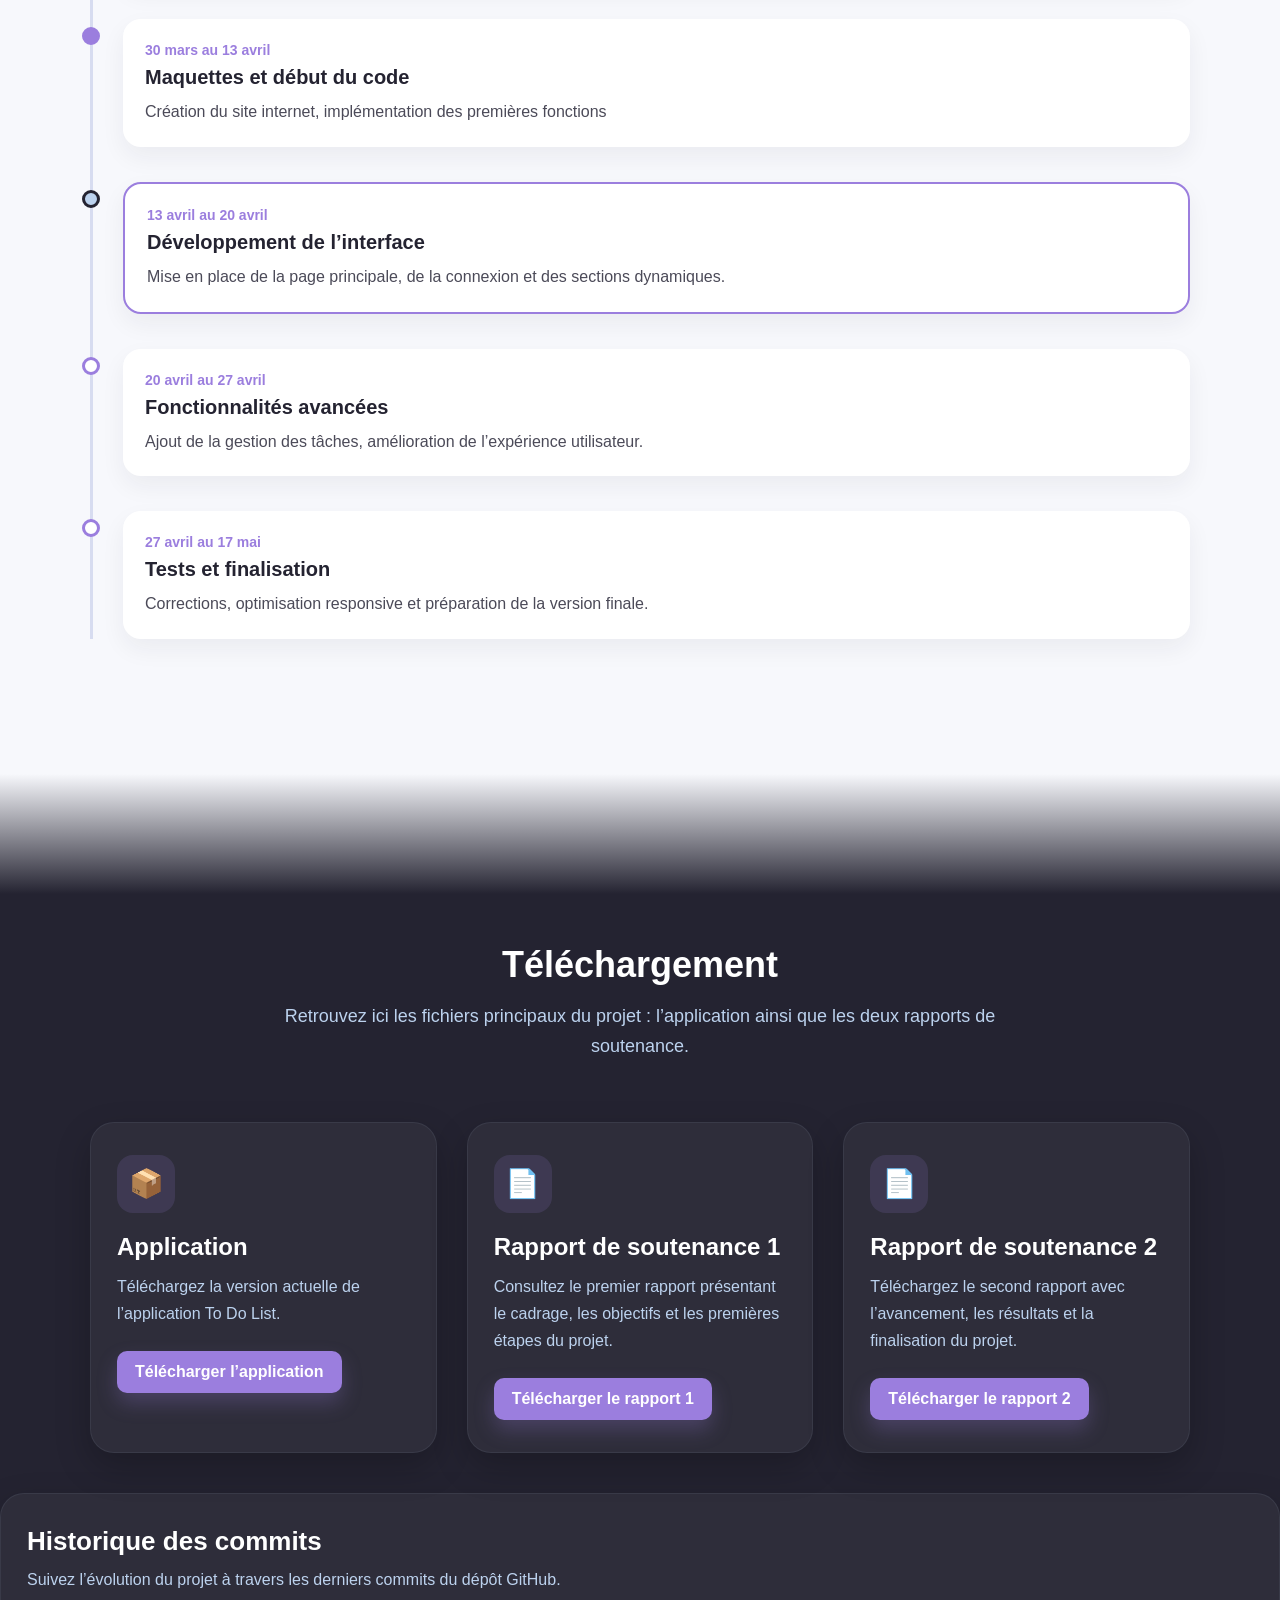
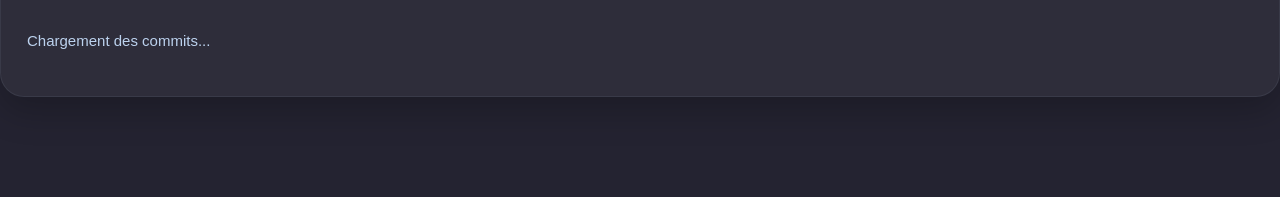
==== commit 69a270c5: "Add the website back, DONT EVER TOUCH THIS BRANCH" ====
--- a/docs/accueil.html
+++ b/docs/accueil.html
@@ -1,279 +1,279 @@
-<!DOCTYPE html>
-<html lang="fr">
-<head>
-    <meta charset="UTF-8">
-    <meta name="viewport" content="width=device-width, initial-scale=1.0">
-    <link rel="stylesheet" href="style.css">
-    <title>To Do</title>
-</head>
-
-<body>
-<header class="header">
-    <div class="container">
-        <div class="logo-container">
-            <img src="images/logo_v1.png" alt="Logo" class="logo">
-            <span class="title">To Do</span>
-        </div>
-
-        <nav class="nav">
-            <a href="#information">Informations</a>
-            <a href="#projet">Projet</a>
-            <a href="#telechargement">Téléchargement</a>
-            <a href="connection.html" class="btn-login">Connexion</a>
-        </nav>
-    </div>
-</header>
-
-<section class="hero">
-    <h1>La to do list à portée de main</h1>
-    <p>Organisez vos tâches simplement et efficacement</p>
-</section>
-
-<section id="information" class="info-section">
-<div class="section-transition transition-dark-to-light"></div>
-
-    <div class="info-container">
-        <div class="info-intro">
-            <h2>Informations</h2>
-            <p>
-                Une application pensée pour offrir une organisation simple, claire
-                et moderne, avec une expérience agréable sur ordinateur comme sur mobile.
-            </p>
-        </div>
-
-        <div class="info-grid">
-            <div class="info-card">
-                <div class="info-card-text">
-                    <h3>Organisation intuitive</h3>
-                    <p>
-                        Gérez facilement vos tâches, vos priorités et vos objectifs dans
-                        une interface lisible et structurée, sans surcharge visuelle.
-                    </p>
-                </div>
-                <div class="info-card-image">
-                    <img src="images/organisation.jpeg" alt="Organisation des tâches">
-                </div>
-            </div>
-
-            <div class="info-card">
-                <div class="info-card-text">
-                    <h3>Design moderne</h3>
-                    <p>
-                        Une identité visuelle cohérente, des couleurs professionnelles
-                        et une mise en page aérée pour mettre en valeur l’essentiel.
-                    </p>
-                </div>
-                <div class="info-card-image">
-                    <img src="images/design.png" alt="Design moderne de l'application">
-                </div>
-            </div>
-
-            <div class="info-card">
-                <div class="info-card-text">
-                    <h3>Accessible partout</h3>
-                    <p>
-                        Consultez vos listes, suivez votre progression et restez efficace
-                        où que vous soyez grâce à une interface adaptable.
-                    </p>
-                </div>
-                <div class="info-card-image">
-                    <img src="images/partout.png" alt="Application accessible partout">
-                </div>
-            </div>
-        </div>
-    </div>
-
-    <div class="section-transition transition-light-to-project"></div>
-</section>
-<section id="projet" class="project-section">
-    <div class="project-container">
-
-        <div class="project-intro">
-            <h2>Le projet</h2>
-            <p>
-                Retrouvez le cahier des charges du projet ainsi que son avancement
-                à travers une frise chronologique mise à jour au fil du temps.
-            </p>
-        </div>
-
-        <div class="project-doc">
-            <div class="project-doc-text">
-                <h3>Cahier des charges</h3>
-                <p>
-                    Téléchargez le document de référence pour consulter les objectifs,
-                    les fonctionnalités attendues, les contraintes techniques et les
-                    étapes du projet.
-                </p>
-            </div>
-
-            <a href="documents/cahier_des_charges.pdf" download class="download-btn">
-                Télécharger le cahier des charges
-            </a>
-        </div>
-
-        <div class="timeline-block">
-            <h3>Avancement du projet</h3>
-
-            <div class="timeline">
-                <div class="timeline-item done">
-                    <div class="timeline-dot"></div>
-                    <div class="timeline-content">
-                        <span class="timeline-date">23 au 29 mars</span>
-                        <h4>Définition du besoin</h4>
-                        <p>Analyse du projet, des utilisateurs et des fonctionnalités principales.</p>
-                    </div>
-                </div>
-
-                <div class="timeline-item done">
-                    <div class="timeline-dot"></div>
-                    <div class="timeline-content">
-                        <span class="timeline-date">30 mars au 13 avril</span>
-                        <h4>Maquettes et début du code</h4>
-                        <p>Création du site internet, implémentation des premières fonctions</p>
-                    </div>
-                </div>
-
-                <div class="timeline-item current">
-                    <div class="timeline-dot"></div>
-                    <div class="timeline-content">
-                        <span class="timeline-date">13 avril au 20 avril</span>
-                        <h4>Développement de l’interface</h4>
-                        <p>Mise en place de la page principale, de la connexion et des sections dynamiques.</p>
-                    </div>
-                </div>
-
-                <div class="timeline-item">
-                    <div class="timeline-dot"></div>
-                    <div class="timeline-content">
-                        <span class="timeline-date">20 avril au 27 avril</span>
-                        <h4>Fonctionnalités avancées</h4>
-                        <p>Ajout de la gestion des tâches, amélioration de l’expérience utilisateur.</p>
-                    </div>
-                </div>
-
-                <div class="timeline-item">
-                    <div class="timeline-dot"></div>
-                    <div class="timeline-content">
-                        <span class="timeline-date">27 avril au 17 mai</span>
-                        <h4>Tests et finalisation</h4>
-                        <p>Corrections, optimisation responsive et préparation de la version finale.</p>
-                    </div>
-                </div>
-            </div>
-        </div>
-
-    </div>
-</section>
-<section id="telechargement" class="download-section">
-    <div class="section-transition transition-project-to-download"></div>
-
-    <div class="download-container">
-        <div class="download-intro">
-            <h2>Téléchargement</h2>
-            <p>
-                Retrouvez ici les fichiers principaux du projet : l’application
-                ainsi que les deux rapports de soutenance.
-            </p>
-        </div>
-
-        <div class="download-grid">
-            <div class="download-card">
-                <div class="download-icon">📦</div>
-                <h3>Application</h3>
-                <p>
-                    Téléchargez la version actuelle de l’application To Do List.
-                </p>
-                <a href="telechargements/application.zip" download class="download-btn-dark">
-                    Télécharger l’application
-                </a>
-            </div>
-
-            <div class="download-card">
-                <div class="download-icon">📄</div>
-                <h3>Rapport de soutenance 1</h3>
-                <p>
-                    Consultez le premier rapport présentant le cadrage, les objectifs
-                    et les premières étapes du projet.
-                </p>
-                <a href="telechargements/rapport_soutenance_1.pdf" download class="download-btn-dark">
-                    Télécharger le rapport 1
-                </a>
-            </div>
-
-            <div class="download-card">
-                <div class="download-icon">📄</div>
-                <h3>Rapport de soutenance 2</h3>
-                <p>
-                    Téléchargez le second rapport avec l’avancement, les résultats
-                    et la finalisation du projet.
-                </p>
-                <a href="telechargements/rapport_soutenance_2.pdf" download class="download-btn-dark">
-                    Télécharger le rapport 2
-                </a>
-            </div>
-        </div>
-    </div>
-    <div class="github-history">
-    <div class="github-history-header">
-        <h3>Historique des commits</h3>
-        <p>Suivez l’évolution du projet à travers les derniers commits du dépôt GitHub.</p>
-    </div>
-
-    <div id="commit-list" class="commit-list">
-        <p class="loading-text">Chargement des commits...</p>
-    </div>
-</div>
-</section>
-
-<script>
-async function loadCommits() {
-    const owner = "S4Returnees";
-    const repo = "Task-List";
-    const commitList = document.getElementById("commit-list");
-
-    try {
-        const response = await fetch(`https://api.github.com/repos/${owner}/${repo}/commits`);
-
-        if (!response.ok) {
-            throw new Error("Erreur API GitHub");
-        }
-
-        const commits = await response.json();
-
-        if (!commits || commits.length === 0) {
-            commitList.innerHTML = "<p style='color:#bcd2ee'>Aucun commit trouvé</p>";
-            return;
-        }
-
-        commitList.innerHTML = "";
-
-        commits.slice(0, 10).forEach(commit => {
-            const message = commit.commit.message;
-            const author = commit.commit.author.name;
-            const date = new Date(commit.commit.author.date).toLocaleDateString("fr-FR");
-            const url = commit.html_url;
-
-            const item = document.createElement("div");
-            item.className = "commit-item";
-
-            item.innerHTML = `
-                <div class="commit-message">${message}</div>
-                <div class="commit-meta">
-                    ${author} • ${date}<br>
-                    <a href="${url}" target="_blank">Voir sur GitHub</a>
-                </div>
-            `;
-
-            commitList.appendChild(item);
-        });
-
-    } catch (error) {
-        console.error(error);
-        commitList.innerHTML = "<p style='color:red'>Erreur de chargement des commits</p>";
-    }
-}
-
-loadCommits();
-</script>
-
+<!DOCTYPE html>
+<html lang="fr">
+<head>
+    <meta charset="UTF-8">
+    <meta name="viewport" content="width=device-width, initial-scale=1.0">
+    <link rel="stylesheet" href="style.css">
+    <title>To Do</title>
+</head>
+
+<script>
+async function loadCommits() {
+    const project = "S4Returnees";
+    const repo = "Task-List";
+    const commitList = document.getElementById("commit-list");
+
+    try {
+        const response = await fetch(`https://api.github.com/${project}/${repo}/commits`);
+
+        if (!response.ok) {
+            throw new Error("Impossible de récupérer les commits.");
+        }
+
+        const commits = await response.json();
+
+        if (!commits.length) {
+            commitList.innerHTML = "<p class='error-text'>Aucun commit trouvé.</p>";
+            return;
+        }
+
+        commitList.innerHTML = "";
+
+        commits.slice(0, 10).forEach(commit => {
+            const message = commit.commit.message;
+            const author = commit.commit.author.name;
+            const date = new Date(commit.commit.author.date).toLocaleDateString("fr-FR");
+            const url = commit.html_url;
+
+            const item = document.createElement("div");
+            item.className = "commit-item";
+
+            item.innerHTML = `
+                <div class="commit-message">${message}</div>
+                <div class="commit-meta">
+                    Par ${author} • ${date}<br>
+                    <a href="${url}" target="_blank">Voir sur GitHub</a>
+                </div>
+            `;
+
+            commitList.appendChild(item);
+        });
+
+    } catch (error) {
+        commitList.innerHTML = "<p class='error-text'>Erreur lors du chargement des commits.</p>";
+        console.error(error);
+    }
+}
+
+loadCommits();
+</script>
+
+<body>
+<header class="header">
+    <div class="container">
+        <div class="logo-container">
+            <img src="connexion/logo_v1.png" alt="Logo" class="logo">
+            <span class="title">To Do</span>
+        </div>
+
+        <nav class="nav">
+            <a href="#information">Informations</a>
+            <a href="#telechargement">Téléchargement</a>
+            <a href="#projet">Projet</a>
+            <a href="connection.html" class="btn-login">Connexion</a>
+        </nav>
+    </div>
+</header>
+
+<section class="hero">
+    <h1>La to do list à portée de main</h1>
+    <p>Organisez vos tâches simplement et efficacement</p>
+</section>
+
+<section id="information" class="info-section">
+<div class="section-transition transition-dark-to-light"></div>
+
+    <div class="info-container">
+        <div class="info-intro">
+            <h2>Informations</h2>
+            <p>
+                Une application pensée pour offrir une organisation simple, claire
+                et moderne, avec une expérience agréable sur ordinateur comme sur mobile.
+            </p>
+        </div>
+
+        <div class="info-grid">
+            <div class="info-card">
+                <div class="info-card-text">
+                    <h3>Organisation intuitive</h3>
+                    <p>
+                        Gérez facilement vos tâches, vos priorités et vos objectifs dans
+                        une interface lisible et structurée, sans surcharge visuelle.
+                    </p>
+                </div>
+                <div class="info-card-image">
+                    <img src="images/organisation.png" alt="Organisation des tâches">
+                </div>
+            </div>
+
+            <div class="info-card">
+                <div class="info-card-text">
+                    <h3>Design moderne</h3>
+                    <p>
+                        Une identité visuelle cohérente, des couleurs professionnelles
+                        et une mise en page aérée pour mettre en valeur l’essentiel.
+                    </p>
+                </div>
+                <div class="info-card-image">
+                    <img src="images/design.png" alt="Design moderne de l'application">
+                </div>
+            </div>
+
+            <div class="info-card">
+                <div class="info-card-text">
+                    <h3>Accessible partout</h3>
+                    <p>
+                        Consultez vos listes, suivez votre progression et restez efficace
+                        où que vous soyez grâce à une interface adaptable.
+                    </p>
+                </div>
+                <div class="info-card-image">
+                    <img src="images/mobile.png" alt="Application accessible partout">
+                </div>
+            </div>
+        </div>
+    </div>
+
+    <div class="section-transition transition-light-to-project"></div>
+</section>
+<section id="projet" class="project-section">
+    <div class="project-container">
+
+        <div class="project-intro">
+            <h2>Le projet</h2>
+            <p>
+                Retrouvez le cahier des charges du projet ainsi que son avancement
+                à travers une frise chronologique mise à jour au fil du temps.
+            </p>
+        </div>
+
+        <div class="project-doc">
+            <div class="project-doc-text">
+                <h3>Cahier des charges</h3>
+                <p>
+                    Téléchargez le document de référence pour consulter les objectifs,
+                    les fonctionnalités attendues, les contraintes techniques et les
+                    étapes du projet.
+                </p>
+            </div>
+
+            <a href="documents/cahier_des_charges.pdf" download class="download-btn">
+                Télécharger le cahier des charges
+            </a>
+        </div>
+
+        <div class="timeline-block">
+            <h3>Avancement du projet</h3>
+
+            <div class="timeline">
+                <div class="timeline-item done">
+                    <div class="timeline-dot"></div>
+                    <div class="timeline-content">
+                        <span class="timeline-date">23 au 29 mars</span>
+                        <h4>Définition du besoin</h4>
+                        <p>Analyse du projet, des utilisateurs et des fonctionnalités principales.</p>
+                    </div>
+                </div>
+
+                <div class="timeline-item done">
+                    <div class="timeline-dot"></div>
+                    <div class="timeline-content">
+                        <span class="timeline-date">30 mars au 13 avril</span>
+                        <h4>Maquettes et début du code</h4>
+                        <p>Création du site internet, implémentation des premières fonctions</p>
+                    </div>
+                </div>
+
+                <div class="timeline-item current">
+                    <div class="timeline-dot"></div>
+                    <div class="timeline-content">
+                        <span class="timeline-date">13 avril au 20 avril</span>
+                        <h4>Développement de l’interface</h4>
+                        <p>Mise en place de la page principale, de la connexion et des sections dynamiques.</p>
+                    </div>
+                </div>
+
+                <div class="timeline-item">
+                    <div class="timeline-dot"></div>
+                    <div class="timeline-content">
+                        <span class="timeline-date">20 avril au 27 avril</span>
+                        <h4>Fonctionnalités avancées</h4>
+                        <p>Ajout de la gestion des tâches, amélioration de l’expérience utilisateur.</p>
+                    </div>
+                </div>
+
+                <div class="timeline-item">
+                    <div class="timeline-dot"></div>
+                    <div class="timeline-content">
+                        <span class="timeline-date">27 avril au 17 mai</span>
+                        <h4>Tests et finalisation</h4>
+                        <p>Corrections, optimisation responsive et préparation de la version finale.</p>
+                    </div>
+                </div>
+            </div>
+        </div>
+
+    </div>
+</section>
+<section id="telechargement" class="download-section">
+    <div class="section-transition transition-project-to-download"></div>
+
+    <div class="download-container">
+        <div class="download-intro">
+            <h2>Téléchargement</h2>
+            <p>
+                Retrouvez ici les fichiers principaux du projet : l’application
+                ainsi que les deux rapports de soutenance.
+            </p>
+        </div>
+
+        <div class="download-grid">
+            <div class="download-card">
+                <div class="download-icon">📦</div>
+                <h3>Application</h3>
+                <p>
+                    Téléchargez la version actuelle de l’application To Do List.
+                </p>
+                <a href="telechargements/application.zip" download class="download-btn-dark">
+                    Télécharger l’application
+                </a>
+            </div>
+
+            <div class="download-card">
+                <div class="download-icon">📄</div>
+                <h3>Rapport de soutenance 1</h3>
+                <p>
+                    Consultez le premier rapport présentant le cadrage, les objectifs
+                    et les premières étapes du projet.
+                </p>
+                <a href="telechargements/rapport_soutenance_1.pdf" download class="download-btn-dark">
+                    Télécharger le rapport 1
+                </a>
+            </div>
+
+            <div class="download-card">
+                <div class="download-icon">📄</div>
+                <h3>Rapport de soutenance 2</h3>
+                <p>
+                    Téléchargez le second rapport avec l’avancement, les résultats
+                    et la finalisation du projet.
+                </p>
+                <a href="telechargements/rapport_soutenance_2.pdf" download class="download-btn-dark">
+                    Télécharger le rapport 2
+                </a>
+            </div>
+        </div>
+    </div>
+    <div class="github-history">
+    <div class="github-history-header">
+        <h3>Historique des commits</h3>
+        <p>Suivez l’évolution du projet à travers les derniers commits du dépôt GitHub.</p>
+    </div>
+
+    <div id="commit-list" class="commit-list">
+        <p class="loading-text">Chargement des commits...</p>
+    </div>
+</div>
+</section>
+
 </body>
--- a/docs/style.css
+++ b/docs/style.css
@@ -0,0 +1,580 @@
+html {
+    scroll-behavior: smooth;
+}
+
+body {
+    margin: 0;
+    font-family: Arial, sans-serif;
+    background-color: #242331;
+    color: white;
+}
+
+.header {
+    position: fixed;
+    top: 0;
+    width: 100%;
+    background-color: #2e2d3a;
+    box-shadow: 0 2px 10px rgba(0,0,0,0.4);
+    z-index: 1000;
+}
+
+.container {
+    max-width: 1200px;
+    margin: auto;
+    padding: 15px 30px;
+
+    display: flex;
+    justify-content: space-between;
+    align-items: center;
+}
+
+.logo-container {
+    display: flex;
+    align-items: center;
+    gap: 10px;
+}
+
+.logo {
+    width: 40px;
+}
+
+.title {
+    font-weight: bold;
+    font-size: 18px;
+}
+
+.btn-login {
+    background-color: #9b7ede;
+    color: white;
+    padding: 8px 15px;
+    border-radius: 4px;
+    text-decoration: none;
+    font-weight: bold;
+    transition: 0.3s;
+}
+
+.btn-login:hover {
+    background-color: #7e63c9;
+}
+
+.nav {
+    display: flex;
+    gap: 30px;
+}
+
+.nav a {
+    text-decoration: none;
+    color: #bcd2ee;
+    font-size: 14px;
+    position: relative;
+    transition: 0.3s;
+}
+
+.nav a:hover {
+    color: #9b7ede;
+}
+
+.nav a::after {
+    content: "";
+    position: absolute;
+    bottom: -5px;
+    left: 0;
+    width: 0;
+    height: 2px;
+    background: #9b7ede;
+    transition: 0.3s;
+}
+
+.nav a:hover::after {
+    width: 100%;
+}
+
+.hero {
+    height: 100vh;
+    display: flex;
+    flex-direction: column;
+    justify-content: center;
+    align-items: center;
+
+    text-align: center;
+    padding: 20px;
+}
+
+.hero h1 {
+    font-size: 40px;
+    margin-bottom: 10px;
+}
+
+.hero p {
+    color: #bcd2ee;
+    font-size: 18px;
+}
+
+body {
+    padding-top: 80px;
+}
+
+.section-transition {
+    width: 100%;
+    height: 120px;
+}
+
+.transition-dark-to-light {
+    background: linear-gradient(to bottom, #242331 0%, #dfe8f4 100%);
+}
+
+.transition-light-to-project {
+    background: linear-gradient(to bottom, #eef4fb 0%, #f7f8fc 100%);
+}
+
+
+.info-section {
+    background: #eef4fb;
+    color: #242331;
+    scroll-margin-top: 100px;
+}
+
+.info-container {
+    max-width: 1100px;
+    margin: 0 auto;
+    padding: 20px 20px 80px 20px;
+}
+
+.info-intro {
+    text-align: center;
+    margin-bottom: 60px;
+}
+
+.info-intro h2 {
+    font-size: 36px;
+    margin-bottom: 15px;
+}
+
+.info-intro p {
+    max-width: 760px;
+    margin: 0 auto;
+    font-size: 18px;
+    line-height: 1.7;
+    color: #4b4a58;
+}
+
+
+.info-grid {
+    display: flex;
+    flex-direction: column;
+    gap: 30px;
+}
+
+.info-card {
+    background: white;
+    border-radius: 24px;
+    padding: 30px;
+    box-shadow: 0 12px 30px rgba(36, 35, 49, 0.08);
+
+    display: flex;
+    align-items: center;
+    justify-content: space-between;
+    gap: 30px;
+    flex-wrap: wrap;
+
+    opacity: 0;
+    transform: translateY(30px);
+    animation: fadeUp 0.8s ease forwards;
+}
+
+.info-card:nth-child(2) {
+    animation-delay: 0.15s;
+}
+
+.info-card:nth-child(3) {
+    animation-delay: 0.3s;
+}
+
+.info-card-text {
+    flex: 1 1 420px;
+}
+
+.info-card-text h3 {
+    margin-top: 0;
+    margin-bottom: 12px;
+    font-size: 26px;
+    color: #242331;
+}
+
+.info-card-text p {
+    margin: 0;
+    font-size: 17px;
+    line-height: 1.7;
+    color: #4b4a58;
+}
+
+.info-card-image {
+    flex: 1 1 320px;
+    min-height: 220px;
+    border-radius: 20px;
+    overflow: hidden;
+    background: #dfe8f4;
+    display: flex;
+    align-items: center;
+    justify-content: center;
+}
+
+.info-card-image img {
+    width: 100%;
+    height: 100%;
+    object-fit: cover;
+    display: block;
+}
+
+
+@keyframes fadeUp {
+    to {
+        opacity: 1;
+        transform: translateY(0);
+    }
+}
+
+.project-section {
+    background: #f7f8fc;
+    color: #242331;
+    padding: 100px 20px;
+    scroll-margin-top: 100px;
+}
+
+.project-container {
+    max-width: 1100px;
+    margin: 0 auto;
+}
+
+.project-intro {
+    text-align: center;
+    margin-bottom: 60px;
+}
+
+.project-intro h2 {
+    font-size: 36px;
+    margin-bottom: 15px;
+}
+
+.project-intro p {
+    max-width: 700px;
+    margin: 0 auto;
+    font-size: 18px;
+    line-height: 1.6;
+    color: #4b4a58;
+}
+
+.project-doc {
+    background: white;
+    border-radius: 22px;
+    padding: 35px;
+    margin-bottom: 60px;
+    box-shadow: 0 12px 30px rgba(36, 35, 49, 0.08);
+
+    display: flex;
+    justify-content: space-between;
+    align-items: center;
+    gap: 30px;
+    flex-wrap: wrap;
+}
+
+.project-doc-text {
+    flex: 1 1 500px;
+}
+
+.project-doc-text h3 {
+    margin-top: 0;
+    margin-bottom: 10px;
+    font-size: 26px;
+}
+
+.project-doc-text p {
+    margin: 0;
+    line-height: 1.6;
+    color: #4b4a58;
+}
+
+.download-btn {
+    display: inline-block;
+    background: #9b7ede;
+    color: white;
+    text-decoration: none;
+    padding: 14px 22px;
+    border-radius: 10px;
+    font-weight: 600;
+    transition: 0.3s;
+    box-shadow: 0 10px 20px rgba(155, 126, 222, 0.25);
+}
+
+.download-btn:hover {
+    background: #8667db;
+    transform: translateY(-2px);
+}
+
+.timeline-block h3 {
+    font-size: 28px;
+    margin-bottom: 30px;
+}
+
+.timeline {
+    position: relative;
+    padding-left: 30px;
+    border-left: 3px solid #d7dcf0;
+}
+
+.timeline-item {
+    position: relative;
+    margin-bottom: 35px;
+}
+
+.timeline-dot {
+    position: absolute;
+    left: -41px;
+    top: 8px;
+    width: 18px;
+    height: 18px;
+    border-radius: 50%;
+    background: white;
+    border: 3px solid #9b7ede;
+    box-sizing: border-box;
+}
+
+.timeline-content {
+    background: white;
+    padding: 22px;
+    border-radius: 18px;
+    box-shadow: 0 10px 24px rgba(36, 35, 49, 0.06);
+}
+
+.timeline-date {
+    display: inline-block;
+    margin-bottom: 8px;
+    font-size: 14px;
+    font-weight: 600;
+    color: #9b7ede;
+}
+
+.timeline-content h4 {
+    margin: 0 0 10px 0;
+    font-size: 20px;
+}
+
+.timeline-content p {
+    margin: 0;
+    color: #4b4a58;
+    line-height: 1.6;
+}
+.timeline-item.done .timeline-dot {
+    background: #9b7ede;
+}
+
+.timeline-item.current .timeline-dot {
+    background: #bcd2ee;
+    border-color: #242331;
+}
+
+.timeline-item.current .timeline-content {
+    border: 2px solid #9b7ede;
+}
+
+@media (max-width: 768px) {
+    .project-intro h2 {
+        font-size: 30px;
+    }
+
+    .project-doc {
+        padding: 25px;
+    }
+
+    .timeline {
+        padding-left: 20px;
+    }
+
+    .timeline-dot {
+        left: -31px;
+    }
+}
+.transition-project-to-download {
+    background: linear-gradient(to bottom, #f7f8fc 0%, #242331 100%);
+}
+
+.download-section {
+    background: #242331;
+    color: white;
+    padding-bottom: 100px;
+    scroll-margin-top: 100px;
+}
+
+.download-container {
+    max-width: 1100px;
+    margin: 0 auto;
+    padding: 20px 20px 0 20px;
+}
+
+.download-intro {
+    text-align: center;
+    margin-bottom: 60px;
+}
+
+.download-intro h2 {
+    font-size: 36px;
+    margin-bottom: 15px;
+    color: white;
+}
+
+.download-intro p {
+    max-width: 760px;
+    margin: 0 auto;
+    font-size: 18px;
+    line-height: 1.7;
+    color: #bcd2ee;
+}
+
+.download-grid {
+    display: grid;
+    grid-template-columns: repeat(3, 1fr);
+    gap: 30px;
+}
+
+.download-card {
+    background: #2e2d3a;
+    border: 1px solid rgba(188, 210, 238, 0.08);
+    border-radius: 24px;
+    padding: 32px 26px;
+    box-shadow: 0 14px 35px rgba(0, 0, 0, 0.22);
+    transition: transform 0.3s ease, box-shadow 0.3s ease;
+}
+
+.download-card:hover {
+    transform: translateY(-6px);
+    box-shadow: 0 18px 40px rgba(0, 0, 0, 0.28);
+}
+
+.download-icon {
+    width: 58px;
+    height: 58px;
+    border-radius: 16px;
+    background: rgba(155, 126, 222, 0.15);
+    color: #9b7ede;
+    display: flex;
+    align-items: center;
+    justify-content: center;
+    font-size: 28px;
+    margin-bottom: 20px;
+}
+
+.download-card h3 {
+    margin-top: 0;
+    margin-bottom: 12px;
+    font-size: 24px;
+    color: white;
+}
+
+.download-card p {
+    margin: 0 0 24px 0;
+    font-size: 16px;
+    line-height: 1.7;
+    color: #bcd2ee;
+}
+
+.download-btn-dark {
+    display: inline-block;
+    background: #9b7ede;
+    color: white;
+    text-decoration: none;
+    padding: 12px 18px;
+    border-radius: 10px;
+    font-weight: 600;
+    transition: background 0.3s ease, transform 0.3s ease;
+    box-shadow: 0 10px 20px rgba(155, 126, 222, 0.25);
+}
+
+.download-btn-dark:hover {
+    background: #8667db;
+    transform: translateY(-2px);
+}
+
+@media (max-width: 950px) {
+    .download-grid {
+        grid-template-columns: 1fr;
+    }
+
+    .download-intro h2 {
+        font-size: 30px;
+    }
+
+    .download-card {
+        padding: 26px 22px;
+    }
+}
+.github-history {
+    margin-top: 40px;
+    background: #2e2d3a;
+    border: 1px solid rgba(188, 210, 238, 0.08);
+    border-radius: 24px;
+    padding: 32px 26px;
+    box-shadow: 0 14px 35px rgba(0, 0, 0, 0.22);
+}
+
+.github-history-header {
+    margin-bottom: 24px;
+}
+
+.github-history-header h3 {
+    margin: 0 0 10px 0;
+    font-size: 26px;
+    color: white;
+}
+
+.github-history-header p {
+    margin: 0;
+    color: #bcd2ee;
+    line-height: 1.6;
+}
+
+.commit-list {
+    display: flex;
+    flex-direction: column;
+    gap: 16px;
+}
+
+.commit-item {
+    background: rgba(255, 255, 255, 0.03);
+    border: 1px solid rgba(188, 210, 238, 0.08);
+    border-radius: 16px;
+    padding: 18px 20px;
+    transition: transform 0.3s ease, border-color 0.3s ease;
+}
+
+.commit-item:hover {
+    transform: translateY(-2px);
+    border-color: rgba(155, 126, 222, 0.5);
+}
+
+.commit-message {
+    font-size: 17px;
+    font-weight: 600;
+    color: white;
+    margin-bottom: 8px;
+}
+
+.commit-meta {
+    font-size: 14px;
+    color: #bcd2ee;
+    line-height: 1.5;
+}
+
+.commit-meta a {
+    color: #9b7ede;
+    text-decoration: none;
+}
+
+.commit-meta a:hover {
+    text-decoration: underline;
+}
+
+.loading-text,
+.error-text {
+    color: #bcd2ee;
+    font-size: 15px;
+}
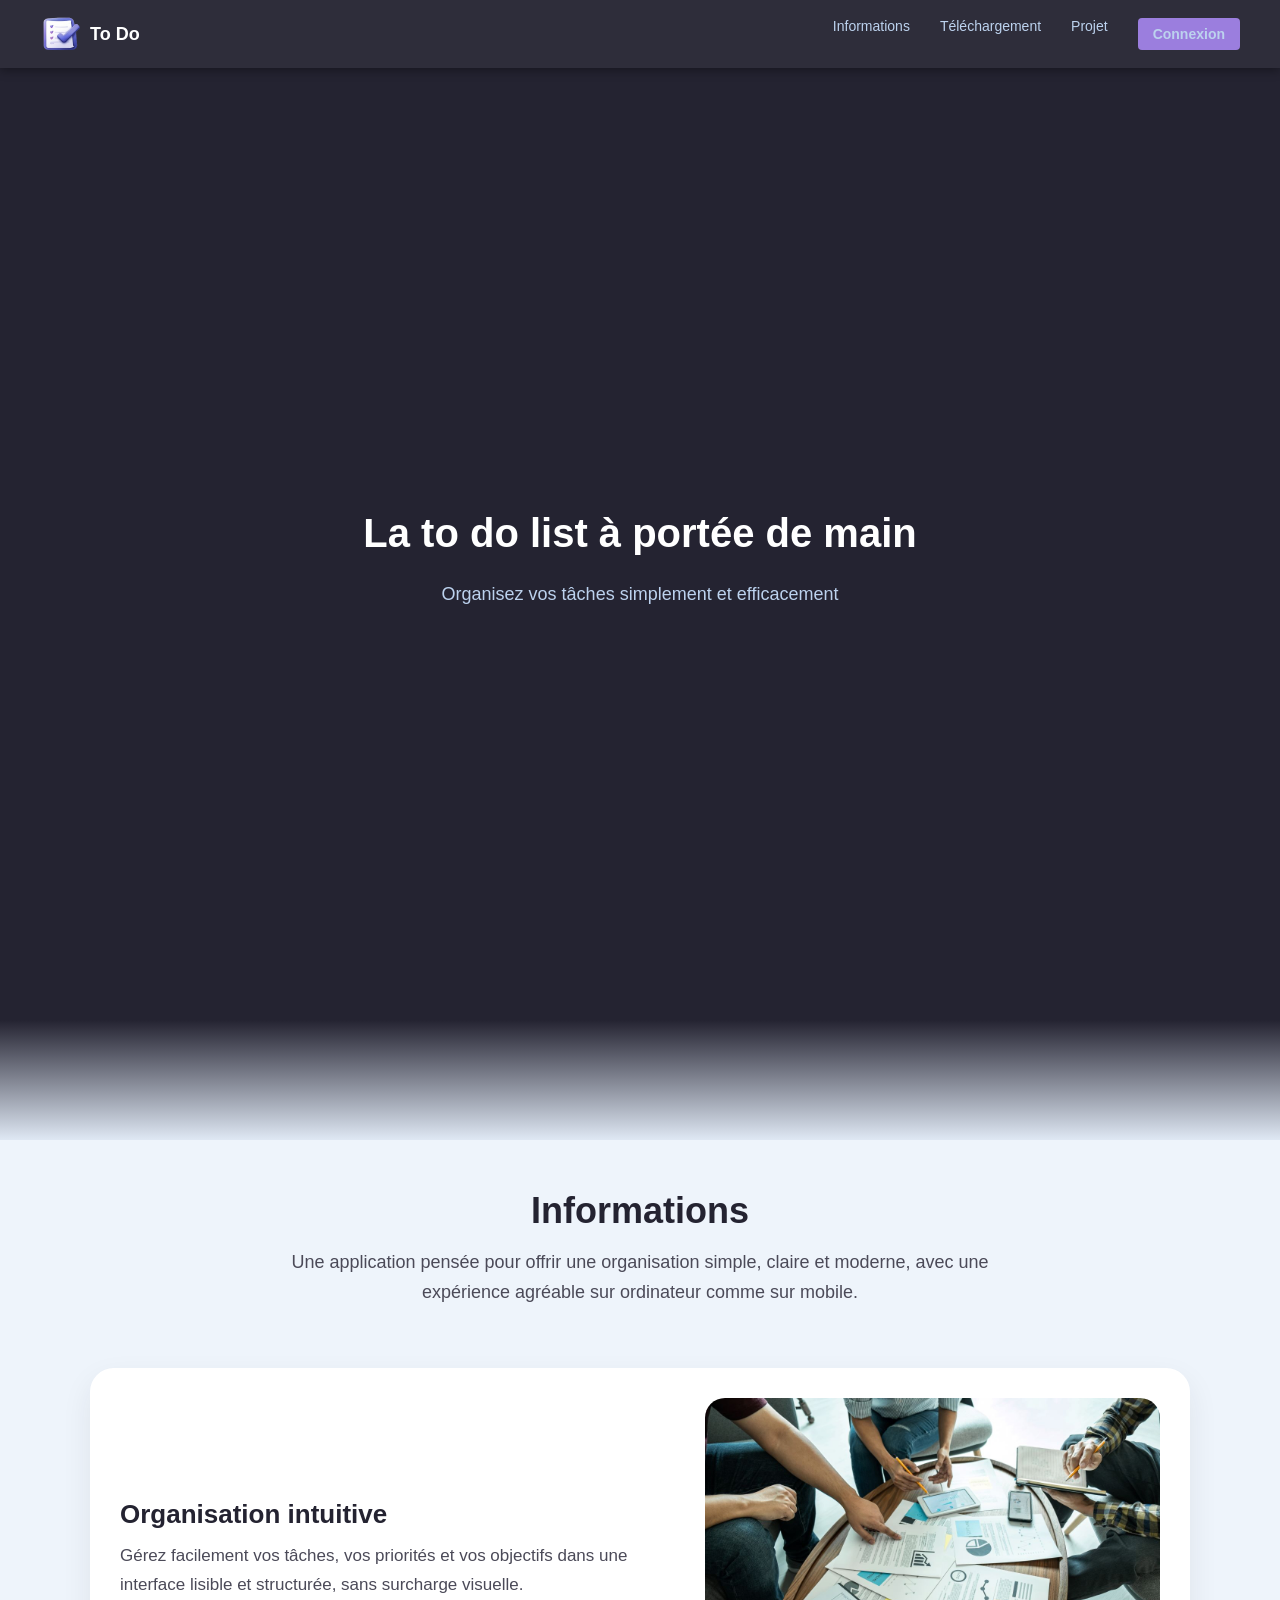
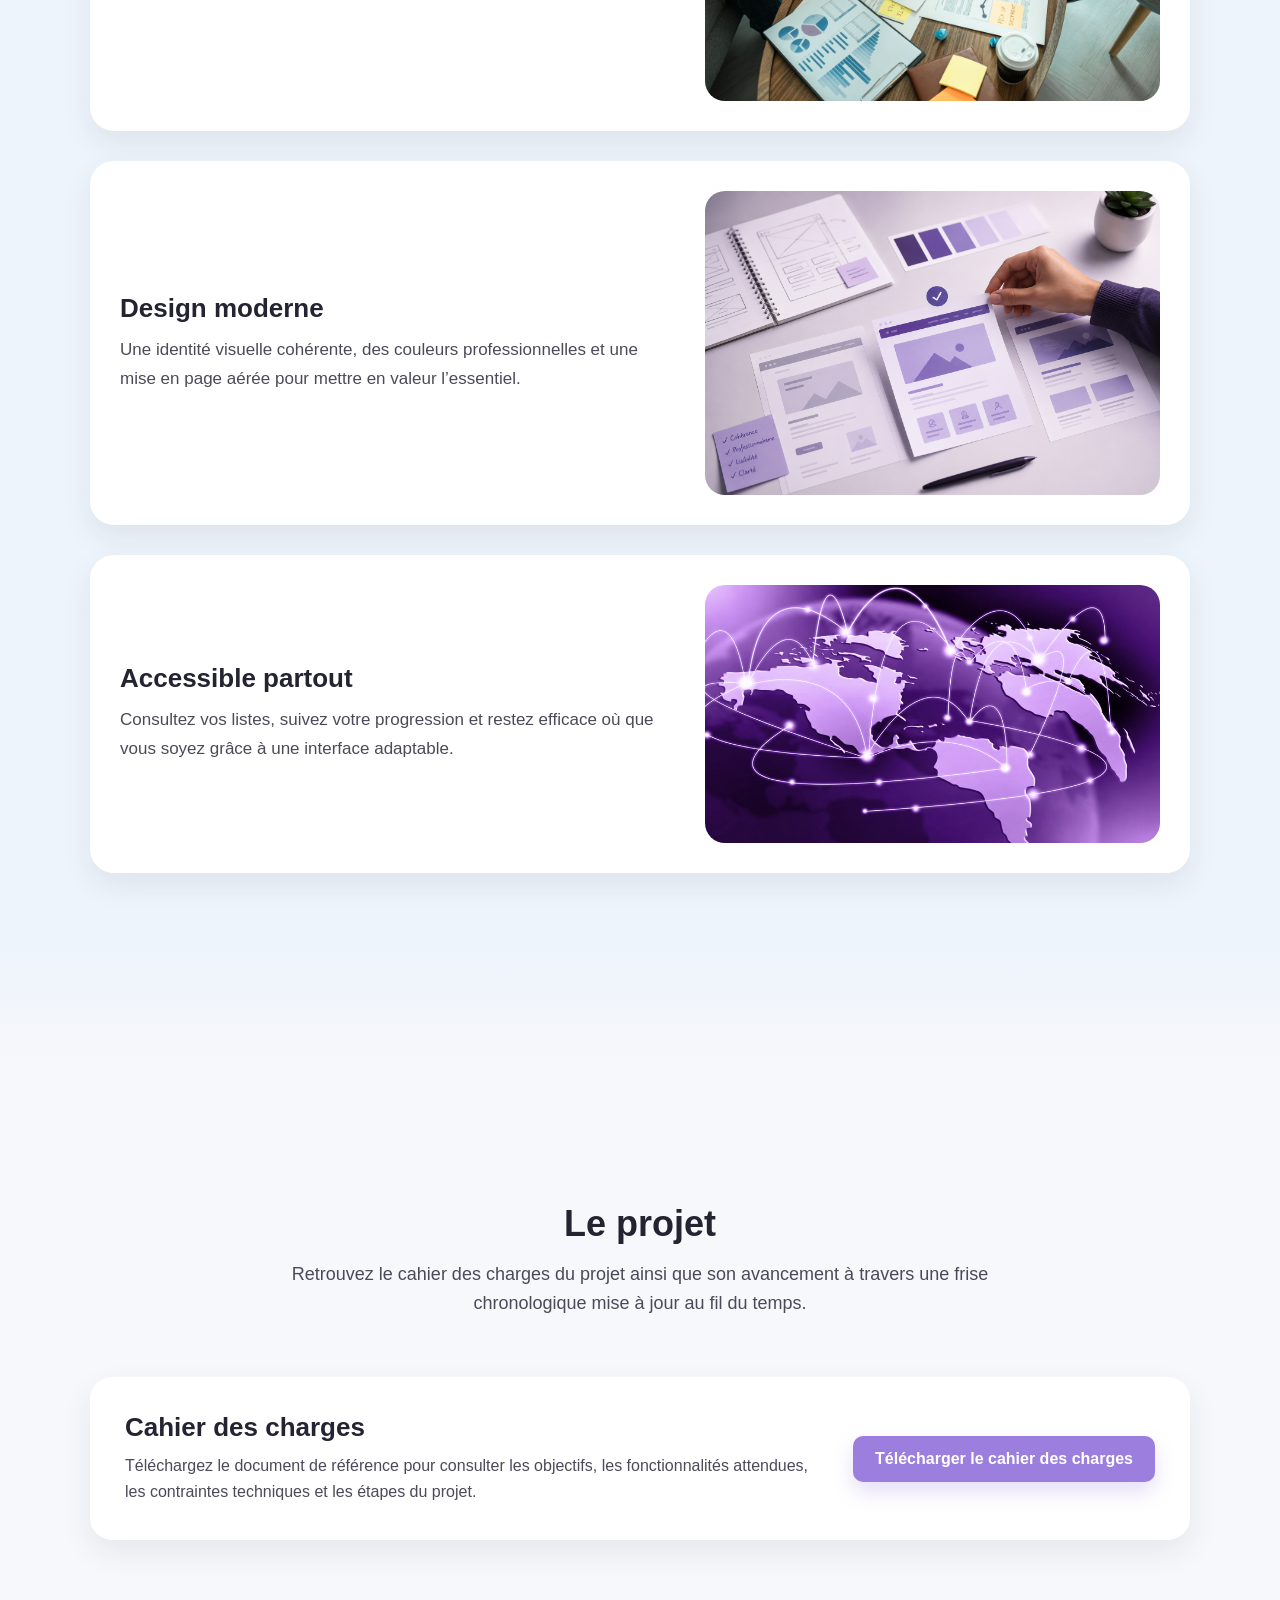
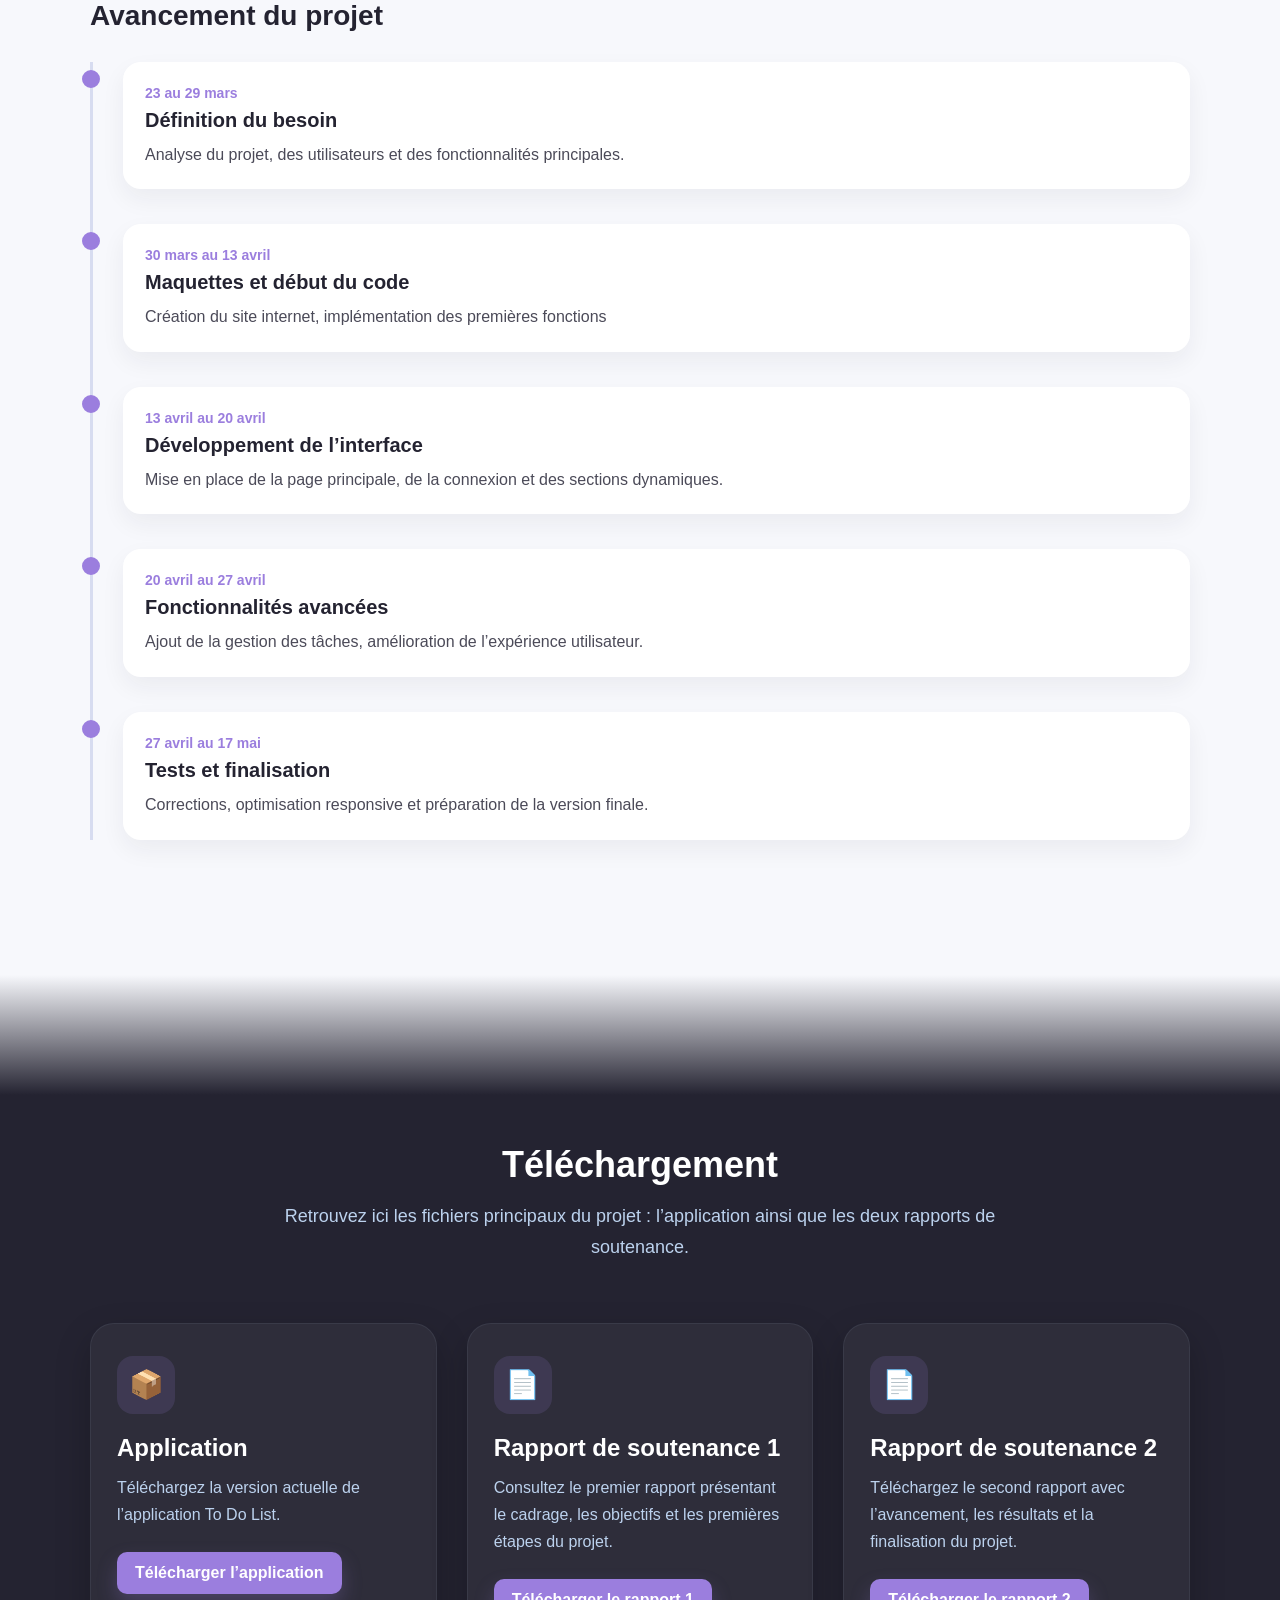
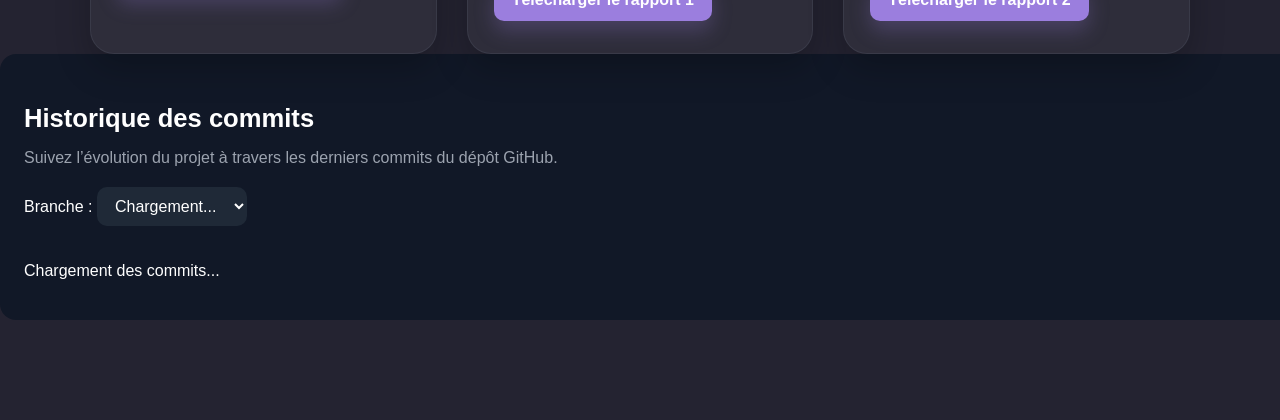
==== commit 4848dbcd: "Add files via upload" ====
--- a/docs/accueil.html
+++ b/docs/accueil.html
@@ -8,61 +8,138 @@
 </head>
 
 <script>
-async function loadCommits() {
-    const project = "S4Returnees";
-    const repo = "Task-List";
-    const commitList = document.getElementById("commit-list");
+const OWNER = "S4Returnees";
+const REPO = "Task-List";
+
+const branchSelect = document.getElementById("branch-select");
+const commitList = document.getElementById("commit-list");
+
+async function loadBranches() {
+
+    commitList.innerHTML = "Chargement...";
+
+    const TOKEN = "TON_NOUVEAU_TOKEN";
+
+    const url = `https://api.github.com/repos/${OWNER}/${REPO}/branches`;
 
     try {
-        const response = await fetch(`https://api.github.com/${project}/${repo}/commits`);
+
+        const response = await fetch(url, {
+            headers: {
+                Authorization: `Bearer ${TOKEN}`
+            }
+        });
 
         if (!response.ok) {
-            throw new Error("Impossible de récupérer les commits.");
+            throw new Error(`Erreur GitHub : ${response.status}`);
         }
 
-        const commits = await response.json();
-
-        if (!commits.length) {
-            commitList.innerHTML = "<p class='error-text'>Aucun commit trouvé.</p>";
-            return;
+        const branches = await response.json();
+
+        branchSelect.innerHTML = "";
+
+        branches.forEach(branch => {
+            const option = document.createElement("option");
+            option.value = branch.name;
+            option.textContent = branch.name;
+            branchSelect.appendChild(option);
+        });
+
+        if (branches.length > 0) {
+            loadCommits(branches[0].name);
         }
 
-        commitList.innerHTML = "";
-
-        commits.slice(0, 10).forEach(commit => {
-            const message = commit.commit.message;
-            const author = commit.commit.author.name;
-            const date = new Date(commit.commit.author.date).toLocaleDateString("fr-FR");
-            const url = commit.html_url;
-
-            const item = document.createElement("div");
-            item.className = "commit-item";
-
-            item.innerHTML = `
-                <div class="commit-message">${message}</div>
-                <div class="commit-meta">
-                    Par ${author} • ${date}<br>
-                    <a href="${url}" target="_blank">Voir sur GitHub</a>
-                </div>
-            `;
-
-            commitList.appendChild(item);
-        });
-
     } catch (error) {
-        commitList.innerHTML = "<p class='error-text'>Erreur lors du chargement des commits.</p>";
         console.error(error);
+
+        commitList.innerHTML = `
+            <p style="color:red;">
+                Impossible de charger les branches : ${error.message}
+            </p>
+        `;
     }
 }
 
-loadCommits();
+async function loadCommits(branchName) {
+
+    commitList.innerHTML = `
+        <p class="loading-text">
+            Chargement des commits...
+        </p>
+    `;
+
+    try {
+
+        const response = await fetch(
+            `https://api.github.com/repos/${OWNER}/${REPO}/commits?sha=${branchName}`
+        );
+
+        if (!response.ok) {
+            throw new Error(
+                `Erreur GitHub : ${response.status}`
+            );
+        }
+
+        const commits = await response.json();
+
+        commitList.innerHTML = "";
+
+        commits.forEach(commit => {
+
+            const card = document.createElement("div");
+            card.className = "commit-card";
+
+            const date = new Date(
+                commit.commit.author.date
+            ).toLocaleString();
+
+            card.innerHTML = `
+                <div class="commit-message">
+                    ${commit.commit.message}
+                </div>
+
+                <div class="commit-meta">
+                    👤 ${commit.commit.author.name}<br>
+                    📅 ${date}
+                </div>
+
+                <a
+                    class="commit-link"
+                    href="${commit.html_url}"
+                    target="_blank"
+                >
+                    Voir le commit →
+                </a>
+            `;
+
+            commitList.appendChild(card);
+        });
+
+    } catch (error) {
+
+        console.error(error);
+
+        commitList.innerHTML = `
+            <p style="color:red;">
+                Impossible de charger les commits :
+                ${error.message}
+            </p>
+        `;
+    }
+}
+
+branchSelect.addEventListener("change", (e) => {
+    loadCommits(e.target.value);
+});
+
+loadBranches();
 </script>
 
 <body>
 <header class="header">
     <div class="container">
         <div class="logo-container">
-            <img src="connexion/logo_v1.png" alt="Logo" class="logo">
+            <img src="images/logo_v1.png" alt="Logo" class="logo">
             <span class="title">To Do</span>
         </div>
 
@@ -102,7 +179,7 @@
                     </p>
                 </div>
                 <div class="info-card-image">
-                    <img src="images/organisation.png" alt="Organisation des tâches">
+                    <img src="images/gestion.png" alt="Organisation des tâches">
                 </div>
             </div>
 
@@ -128,7 +205,7 @@
                     </p>
                 </div>
                 <div class="info-card-image">
-                    <img src="images/mobile.png" alt="Application accessible partout">
+                    <img src="images/accessible.png" alt="Application accessible partout">
                 </div>
             </div>
         </div>
@@ -184,7 +261,7 @@
                     </div>
                 </div>
 
-                <div class="timeline-item current">
+                <div class="timeline-item done">
                     <div class="timeline-dot"></div>
                     <div class="timeline-content">
                         <span class="timeline-date">13 avril au 20 avril</span>
@@ -193,7 +270,7 @@
                     </div>
                 </div>
 
-                <div class="timeline-item">
+                <div class="timeline-item done">
                     <div class="timeline-dot"></div>
                     <div class="timeline-content">
                         <span class="timeline-date">20 avril au 27 avril</span>
@@ -202,7 +279,7 @@
                     </div>
                 </div>
 
-                <div class="timeline-item">
+                <div class="timeline-item done">
                     <div class="timeline-dot"></div>
                     <div class="timeline-content">
                         <span class="timeline-date">27 avril au 17 mai</span>
@@ -264,16 +341,28 @@
             </div>
         </div>
     </div>
-    <div class="github-history">
+<div class="github-history">
     <div class="github-history-header">
         <h3>Historique des commits</h3>
-        <p>Suivez l’évolution du projet à travers les derniers commits du dépôt GitHub.</p>
-    </div>
-
+        <p>
+            Suivez l’évolution du projet à travers les derniers commits du dépôt GitHub.
+        </p>
+    </div>
+
+    <!-- Sélection de branche -->
+    <div class="branch-selector">
+        <label for="branch-select">Branche :</label>
+
+        <select id="branch-select">
+            <option>Chargement...</option>
+        </select>
+    </div>
+
+    <!-- Liste scrollable -->
     <div id="commit-list" class="commit-list">
         <p class="loading-text">Chargement des commits...</p>
     </div>
 </div>
 </section>
 
-</body>+</body>
--- a/docs/style.css
+++ b/docs/style.css
@@ -508,73 +508,85 @@
     }
 }
 .github-history {
-    margin-top: 40px;
-    background: #2e2d3a;
-    border: 1px solid rgba(188, 210, 238, 0.08);
-    border-radius: 24px;
-    padding: 32px 26px;
-    box-shadow: 0 14px 35px rgba(0, 0, 0, 0.22);
-}
-
-.github-history-header {
-    margin-bottom: 24px;
+    background: #111827;
+    border-radius: 16px;
+    padding: 24px;
+    color: white;
+    width: 100%;
 }
 
 .github-history-header h3 {
-    margin: 0 0 10px 0;
-    font-size: 26px;
-    color: white;
+    margin-bottom: 8px;
+    font-size: 1.6rem;
 }
 
 .github-history-header p {
-    margin: 0;
-    color: #bcd2ee;
-    line-height: 1.6;
+    color: #9ca3af;
+    margin-bottom: 20px;
+}
+
+.branch-selector {
+    margin-bottom: 20px;
+}
+
+#branch-select {
+    padding: 10px 14px;
+    border-radius: 10px;
+    border: none;
+    background: #1f2937;
+    color: white;
+    font-size: 1rem;
 }
 
 .commit-list {
+    max-height: 500px;
+    overflow-y: auto;
     display: flex;
     flex-direction: column;
-    gap: 16px;
-}
-
-.commit-item {
-    background: rgba(255, 255, 255, 0.03);
-    border: 1px solid rgba(188, 210, 238, 0.08);
-    border-radius: 16px;
-    padding: 18px 20px;
-    transition: transform 0.3s ease, border-color 0.3s ease;
-}
-
-.commit-item:hover {
+    gap: 14px;
+    padding-right: 10px;
+}
+
+/* Scrollbar custom */
+.commit-list::-webkit-scrollbar {
+    width: 8px;
+}
+
+.commit-list::-webkit-scrollbar-thumb {
+    background: #374151;
+    border-radius: 10px;
+}
+
+.commit-card {
+    background: #1f2937;
+    padding: 16px;
+    border-radius: 14px;
+    transition: 0.2s ease;
+}
+
+.commit-card:hover {
     transform: translateY(-2px);
-    border-color: rgba(155, 126, 222, 0.5);
+    background: #263244;
 }
 
 .commit-message {
-    font-size: 17px;
-    font-weight: 600;
-    color: white;
-    margin-bottom: 8px;
+    font-weight: bold;
+    margin-bottom: 10px;
+    color: #fff;
 }
 
 .commit-meta {
-    font-size: 14px;
-    color: #bcd2ee;
-    line-height: 1.5;
-}
-
-.commit-meta a {
-    color: #9b7ede;
+    font-size: 0.9rem;
+    color: #9ca3af;
+}
+
+.commit-link {
+    display: inline-block;
+    margin-top: 10px;
+    color: #60a5fa;
     text-decoration: none;
 }
 
-.commit-meta a:hover {
+.commit-link:hover {
     text-decoration: underline;
-}
-
-.loading-text,
-.error-text {
-    color: #bcd2ee;
-    font-size: 15px;
 }
